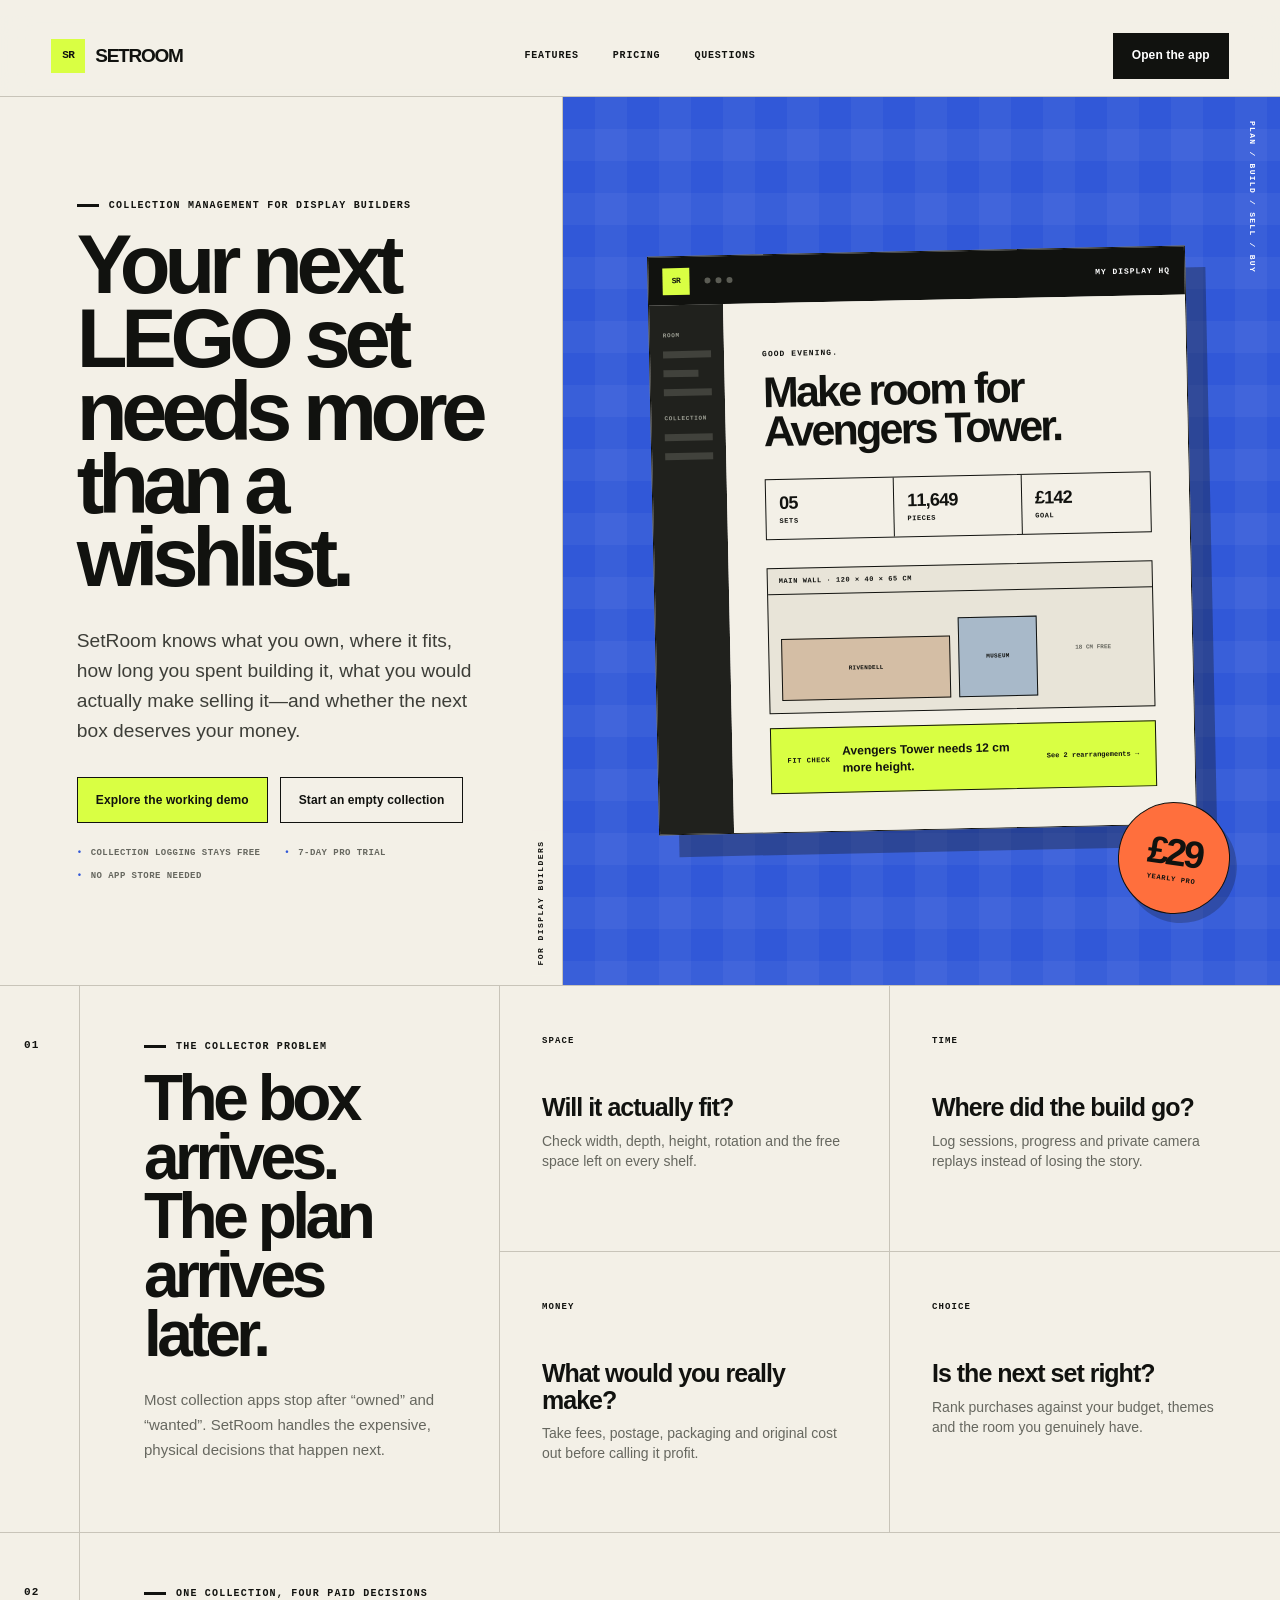
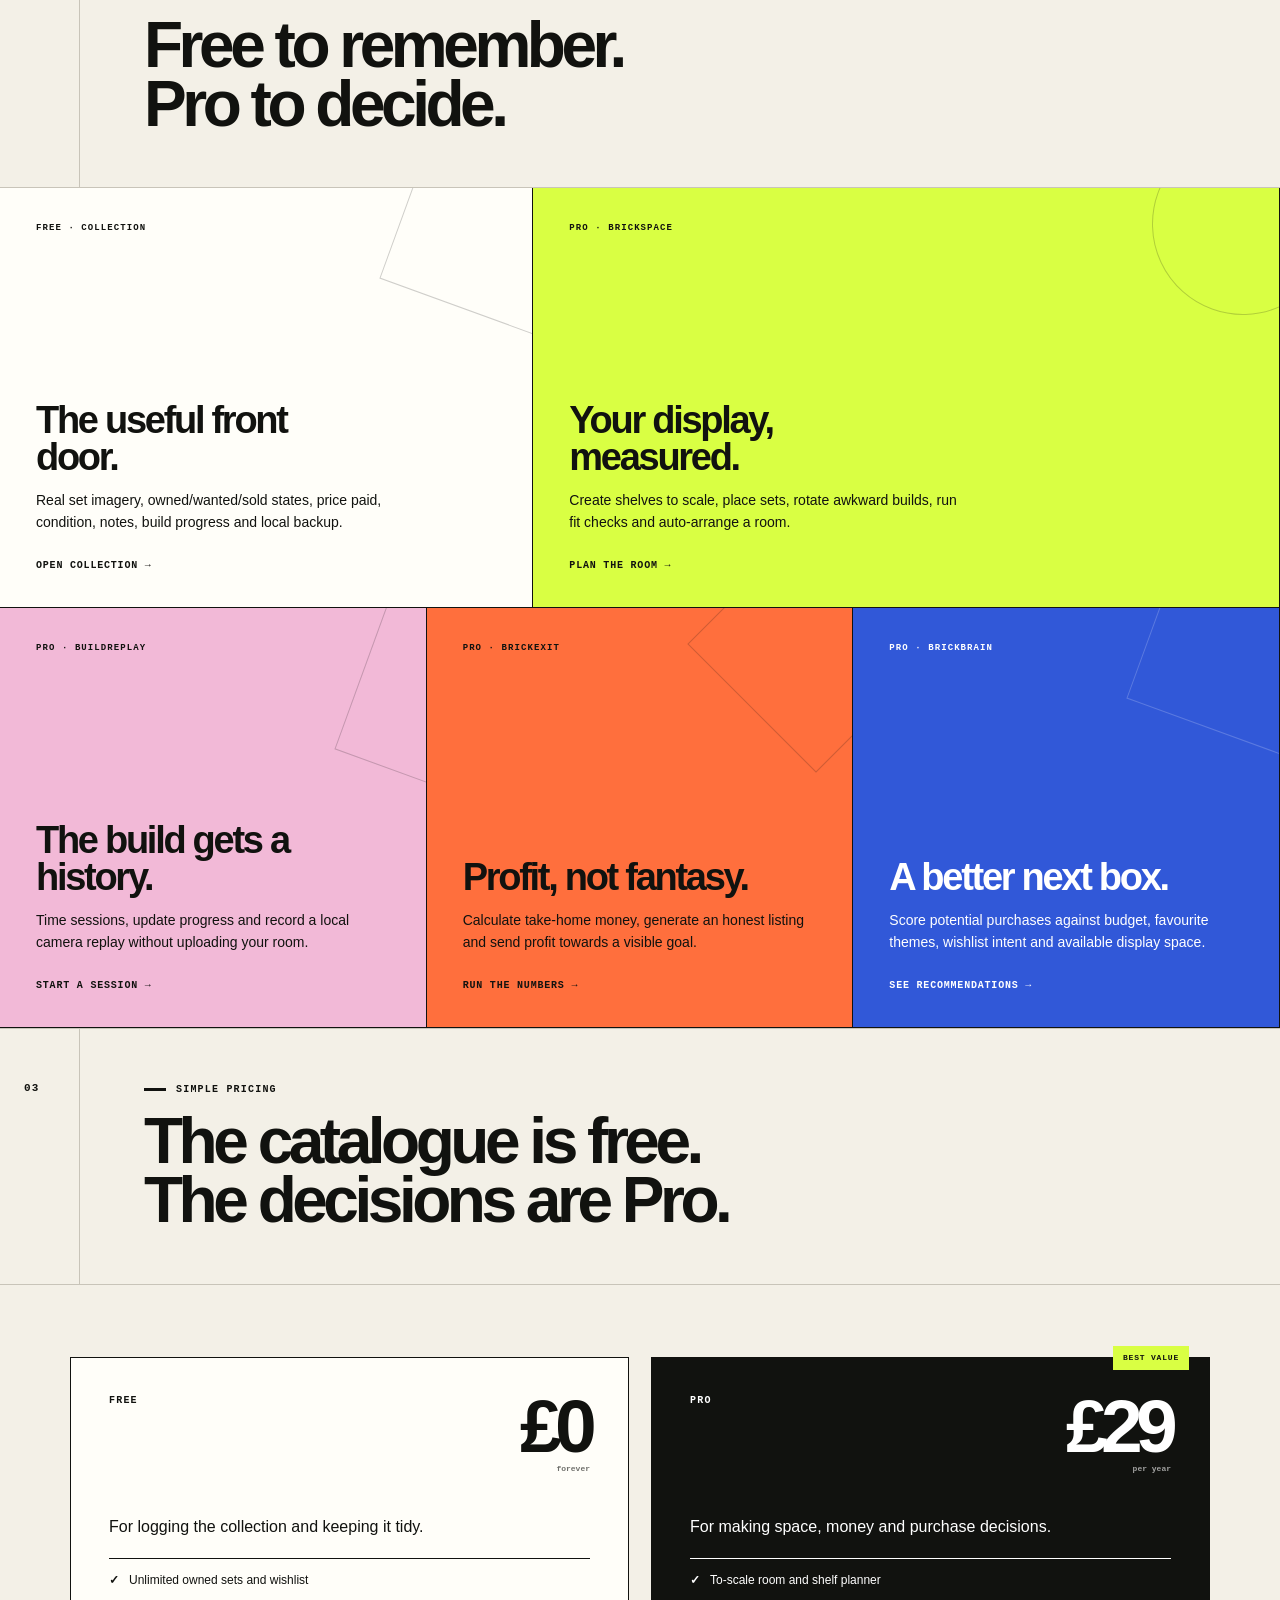
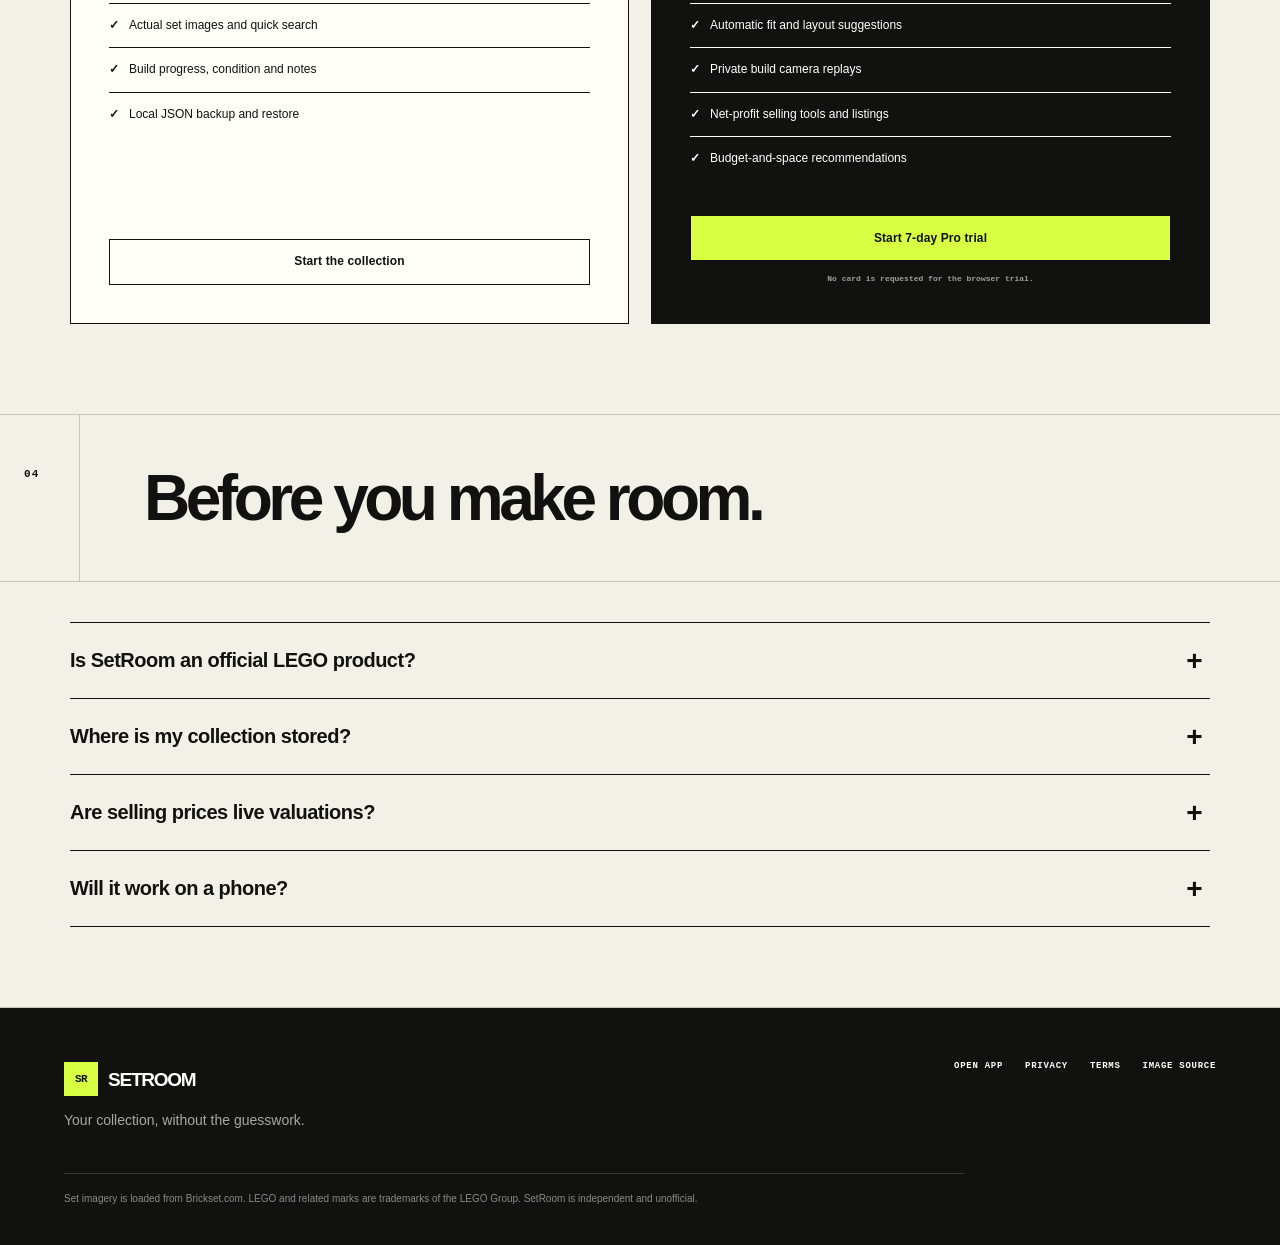
==== setroom/index.html @ e5d87d7b "Launch SetRoom web app on GitHub Pages" ====
<!doctype html><html lang="en"><head><meta charset="utf-8"><meta name="viewport" content="width=device-width,initial-scale=1"><meta name="theme-color" content="#11120f"><meta name="description" content="SetRoom turns a LEGO collection into a display plan, build diary, selling desk and smarter buying list."><title>SetRoom — Make room for the next build</title><style>html,body{height:100%;margin:0;background:#f4f1e8;color:#11120f;font-family:Arial,sans-serif}main{min-height:100%;display:grid;place-items:center;padding:24px;box-sizing:border-box}div{border:1px solid #11120f;padding:28px;max-width:460px;box-shadow:8px 8px 0 #d0ff22;background:#fffdf6}b{display:block;font-size:32px;letter-spacing:-1px}p{line-height:1.5}small{font-family:monospace}</style></head><body><main><div><b>SETROOM</b><p id="status">Opening your collection workspace…</p><small>STATIC WEB RELEASE</small></div></main><script>(async()=>{try{const files=['release/payload.000.txt','release/payload.001.txt','release/payload.002.txt','release/payload.003.txt'],text=(await Promise.all(files.map(file=>fetch(file,{cache:'no-store'}).then(response=>{if(!response.ok)throw new Error('Release file missing: '+file);return response.text()})))).join(''),raw=atob(text.replace(/\s/g,'')),bytes=Uint8Array.from(raw,c=>c.charCodeAt(0)),stream=new Blob([bytes]).stream().pipeThrough(new DecompressionStream('gzip')),markup=await new Response(stream).text();document.open();document.write(markup);document.close()}catch(error){document.getElementById('status').textContent='SetRoom could not open. Refresh once, then use a current Chrome, Edge, Safari or Firefox browser.';console.error(error)}})();</script></body></html>
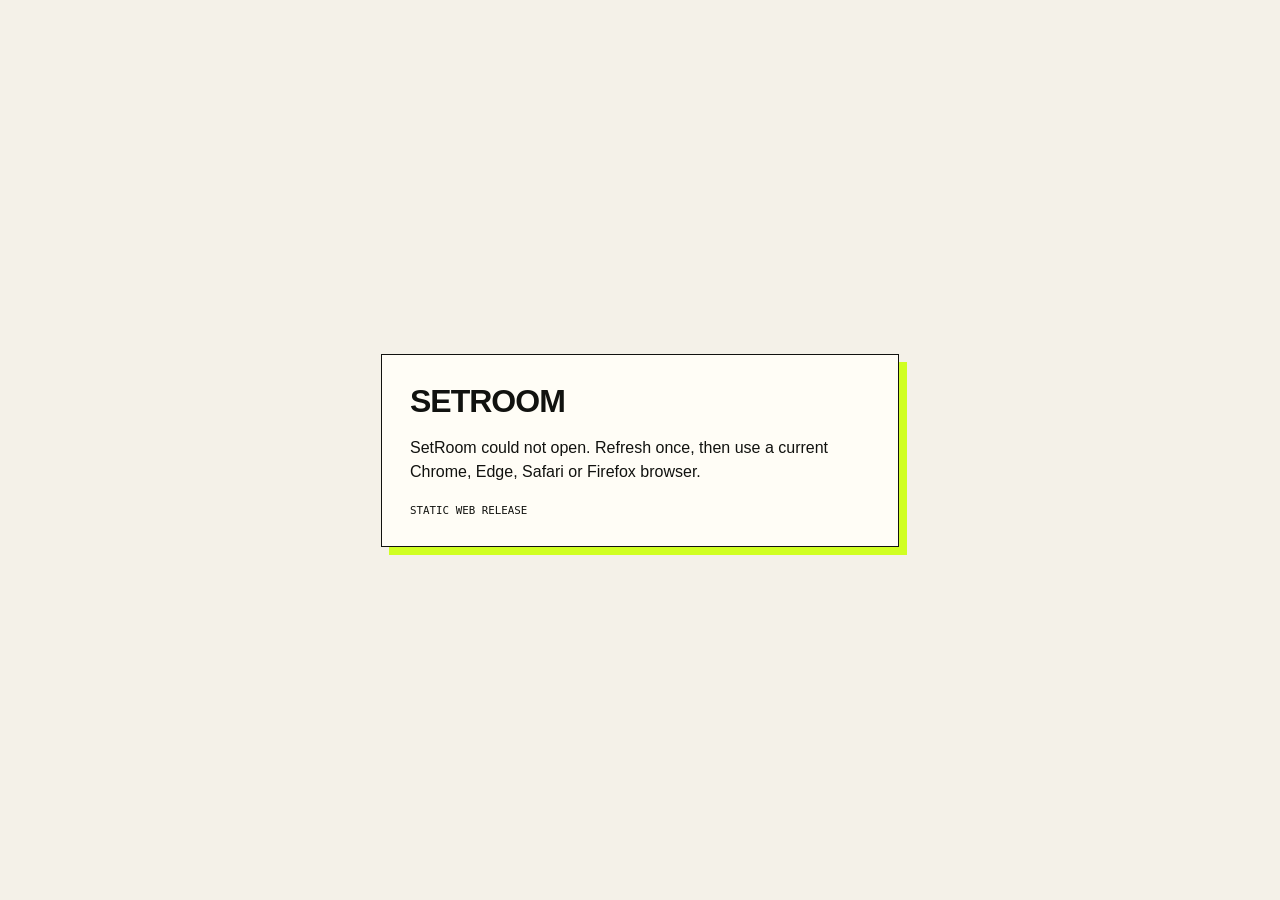
==== commit ee887b72: "Enable SetRoom installation metadata" ====
--- a/setroom/index.html
+++ b/setroom/index.html
@@ -1 +1 @@
-<!doctype html><html lang="en"><head><meta charset="utf-8"><meta name="viewport" content="width=device-width,initial-scale=1"><meta name="theme-color" content="#11120f"><meta name="description" content="SetRoom turns a LEGO collection into a display plan, build diary, selling desk and smarter buying list."><title>SetRoom — Make room for the next build</title><style>html,body{height:100%;margin:0;background:#f4f1e8;color:#11120f;font-family:Arial,sans-serif}main{min-height:100%;display:grid;place-items:center;padding:24px;box-sizing:border-box}div{border:1px solid #11120f;padding:28px;max-width:460px;box-shadow:8px 8px 0 #d0ff22;background:#fffdf6}b{display:block;font-size:32px;letter-spacing:-1px}p{line-height:1.5}small{font-family:monospace}</style></head><body><main><div><b>SETROOM</b><p id="status">Opening your collection workspace…</p><small>STATIC WEB RELEASE</small></div></main><script>(async()=>{try{const files=['release/payload.000.txt','release/payload.001.txt','release/payload.002.txt','release/payload.003.txt'],text=(await Promise.all(files.map(file=>fetch(file,{cache:'no-store'}).then(response=>{if(!response.ok)throw new Error('Release file missing: '+file);return response.text()})))).join(''),raw=atob(text.replace(/\s/g,'')),bytes=Uint8Array.from(raw,c=>c.charCodeAt(0)),stream=new Blob([bytes]).stream().pipeThrough(new DecompressionStream('gzip')),markup=await new Response(stream).text();document.open();document.write(markup);document.close()}catch(error){document.getElementById('status').textContent='SetRoom could not open. Refresh once, then use a current Chrome, Edge, Safari or Firefox browser.';console.error(error)}})();</script></body></html>+<!doctype html><html lang="en"><head><meta charset="utf-8"><meta name="viewport" content="width=device-width,initial-scale=1"><meta name="theme-color" content="#11120f"><meta name="description" content="SetRoom turns a LEGO collection into a display plan, build diary, selling desk and smarter buying list."><title>SetRoom — Make room for the next build</title><style>html,body{height:100%;margin:0;background:#f4f1e8;color:#11120f;font-family:Arial,sans-serif}main{min-height:100%;display:grid;place-items:center;padding:24px;box-sizing:border-box}div{border:1px solid #11120f;padding:28px;max-width:460px;box-shadow:8px 8px 0 #d0ff22;background:#fffdf6}b{display:block;font-size:32px;letter-spacing:-1px}p{line-height:1.5}small{font-family:monospace}</style></head><body><main><div><b>SETROOM</b><p id="status">Opening your collection workspace…</p><small>STATIC WEB RELEASE</small></div></main><script>(async()=>{try{const files=['release/payload.000.txt','release/payload.001.txt','release/payload.002.txt','release/payload.003.txt'],text=(await Promise.all(files.map(file=>fetch(file,{cache:'no-store'}).then(response=>{if(!response.ok)throw new Error('Release file missing: '+file);return response.text()})))).join(''),raw=atob(text.replace(/\s/g,'')),bytes=Uint8Array.from(raw,c=>c.charCodeAt(0)),stream=new Blob([bytes]).stream().pipeThrough(new DecompressionStream('gzip')),markup=await new Response(stream).text();markup=markup.replace('</head>','<link rel="manifest" href="manifest.webmanifest"><link rel="icon" href="assets/icon.svg" type="image/svg+xml"></head>');document.open();document.write(markup);document.close()}catch(error){document.getElementById('status').textContent='SetRoom could not open. Refresh once, then use a current Chrome, Edge, Safari or Firefox browser.';console.error(error)}})();</script></body></html>
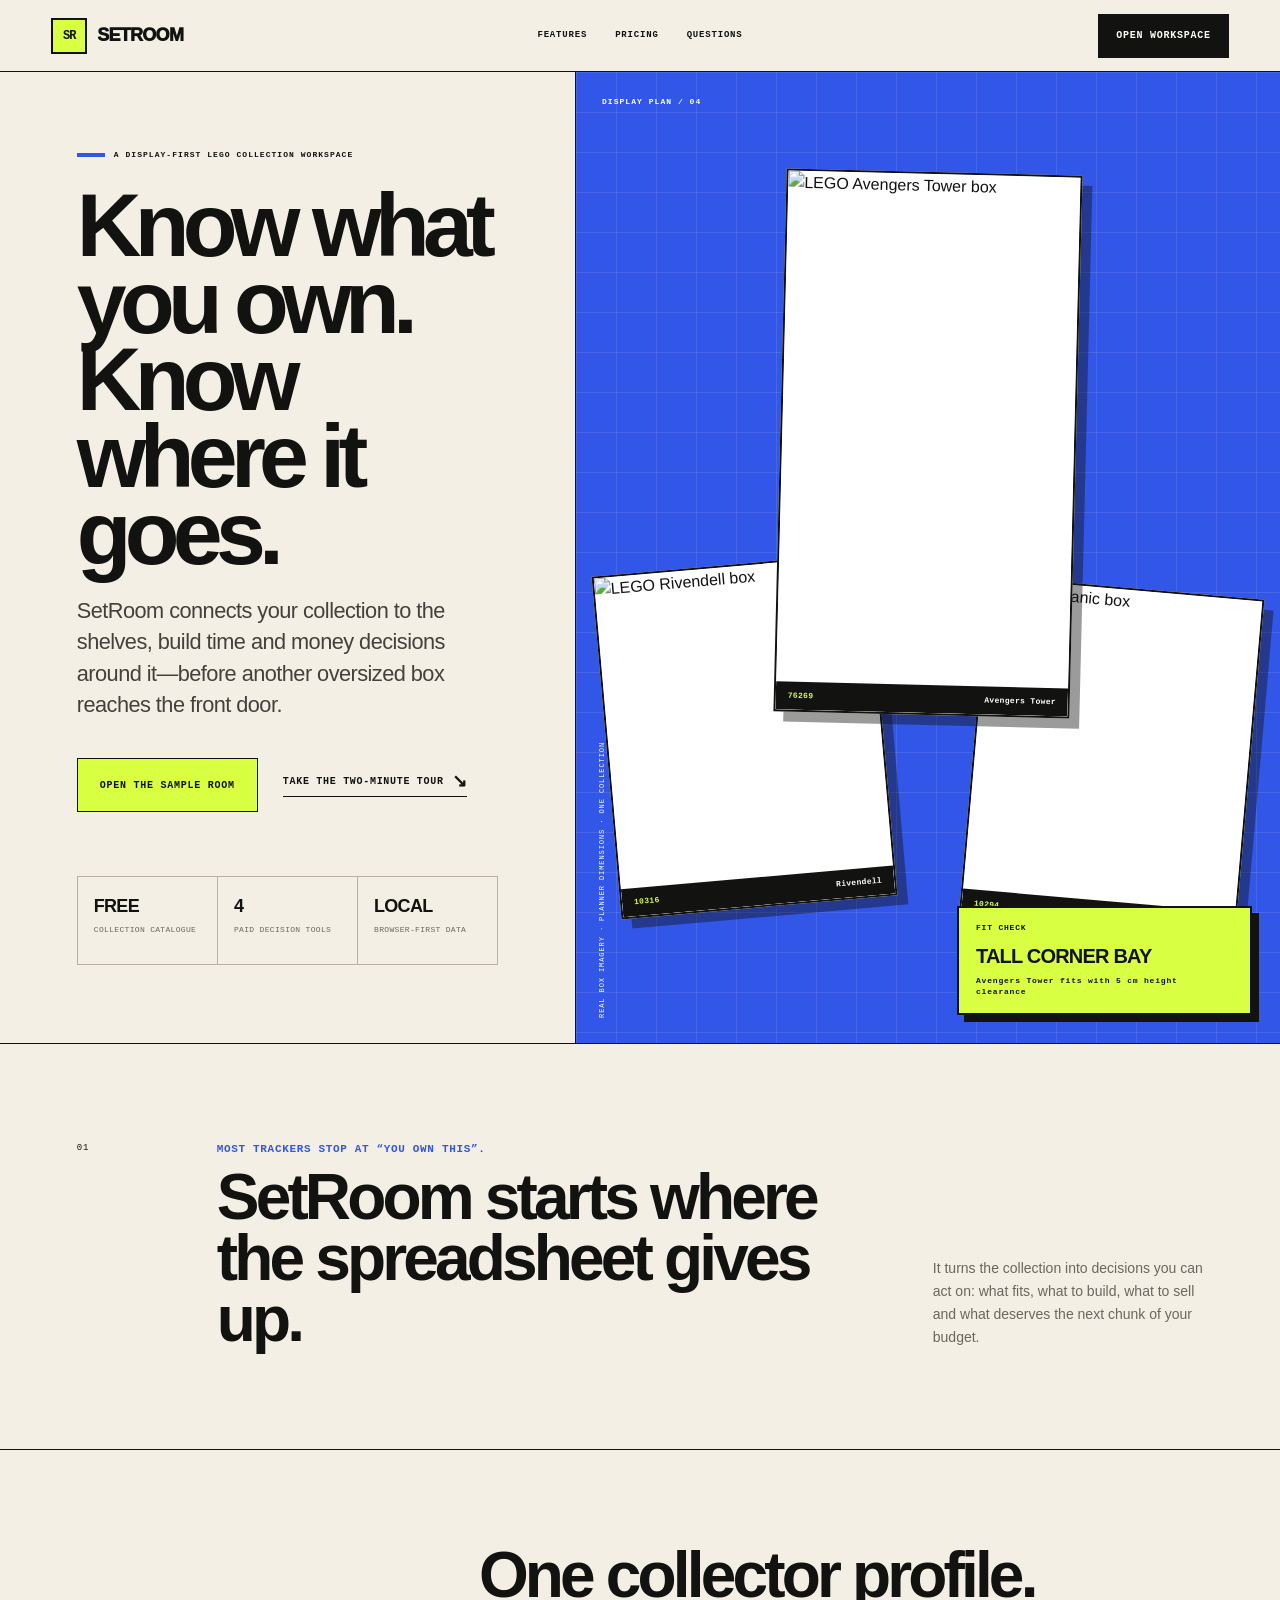
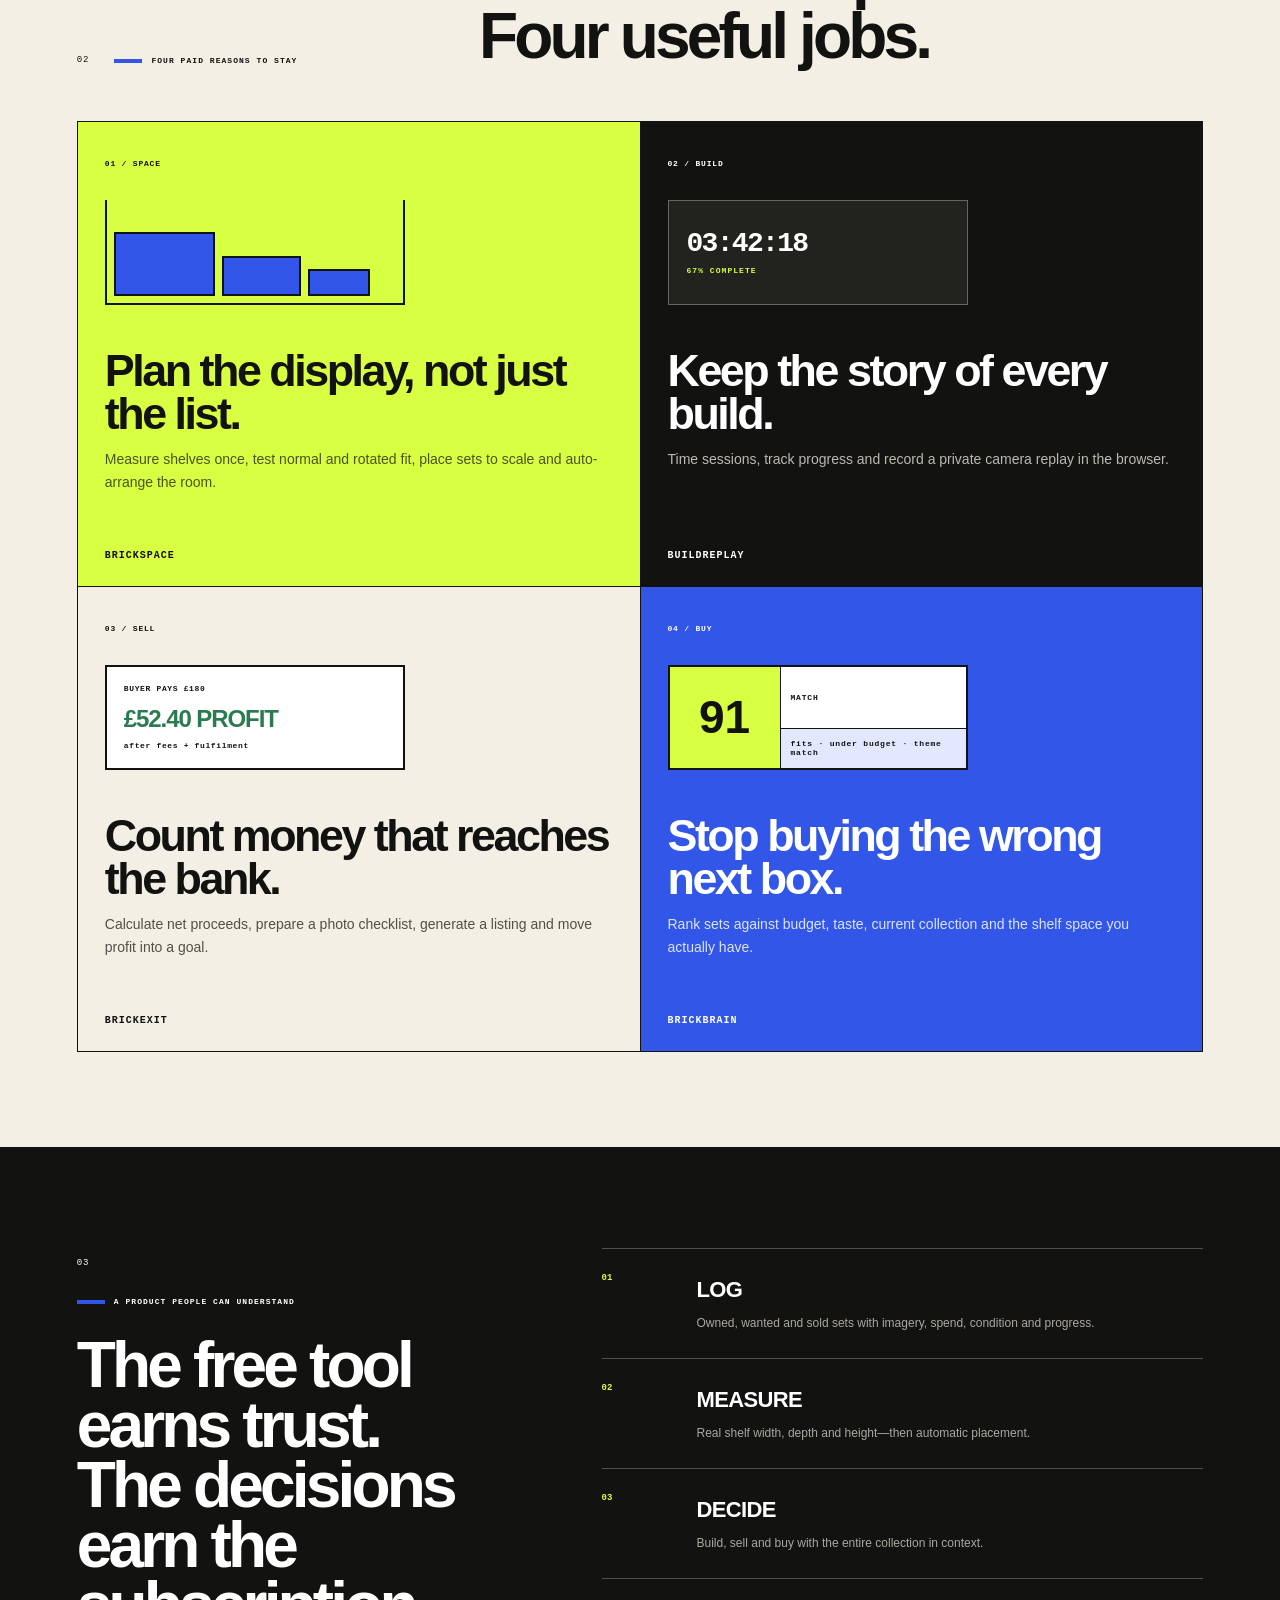
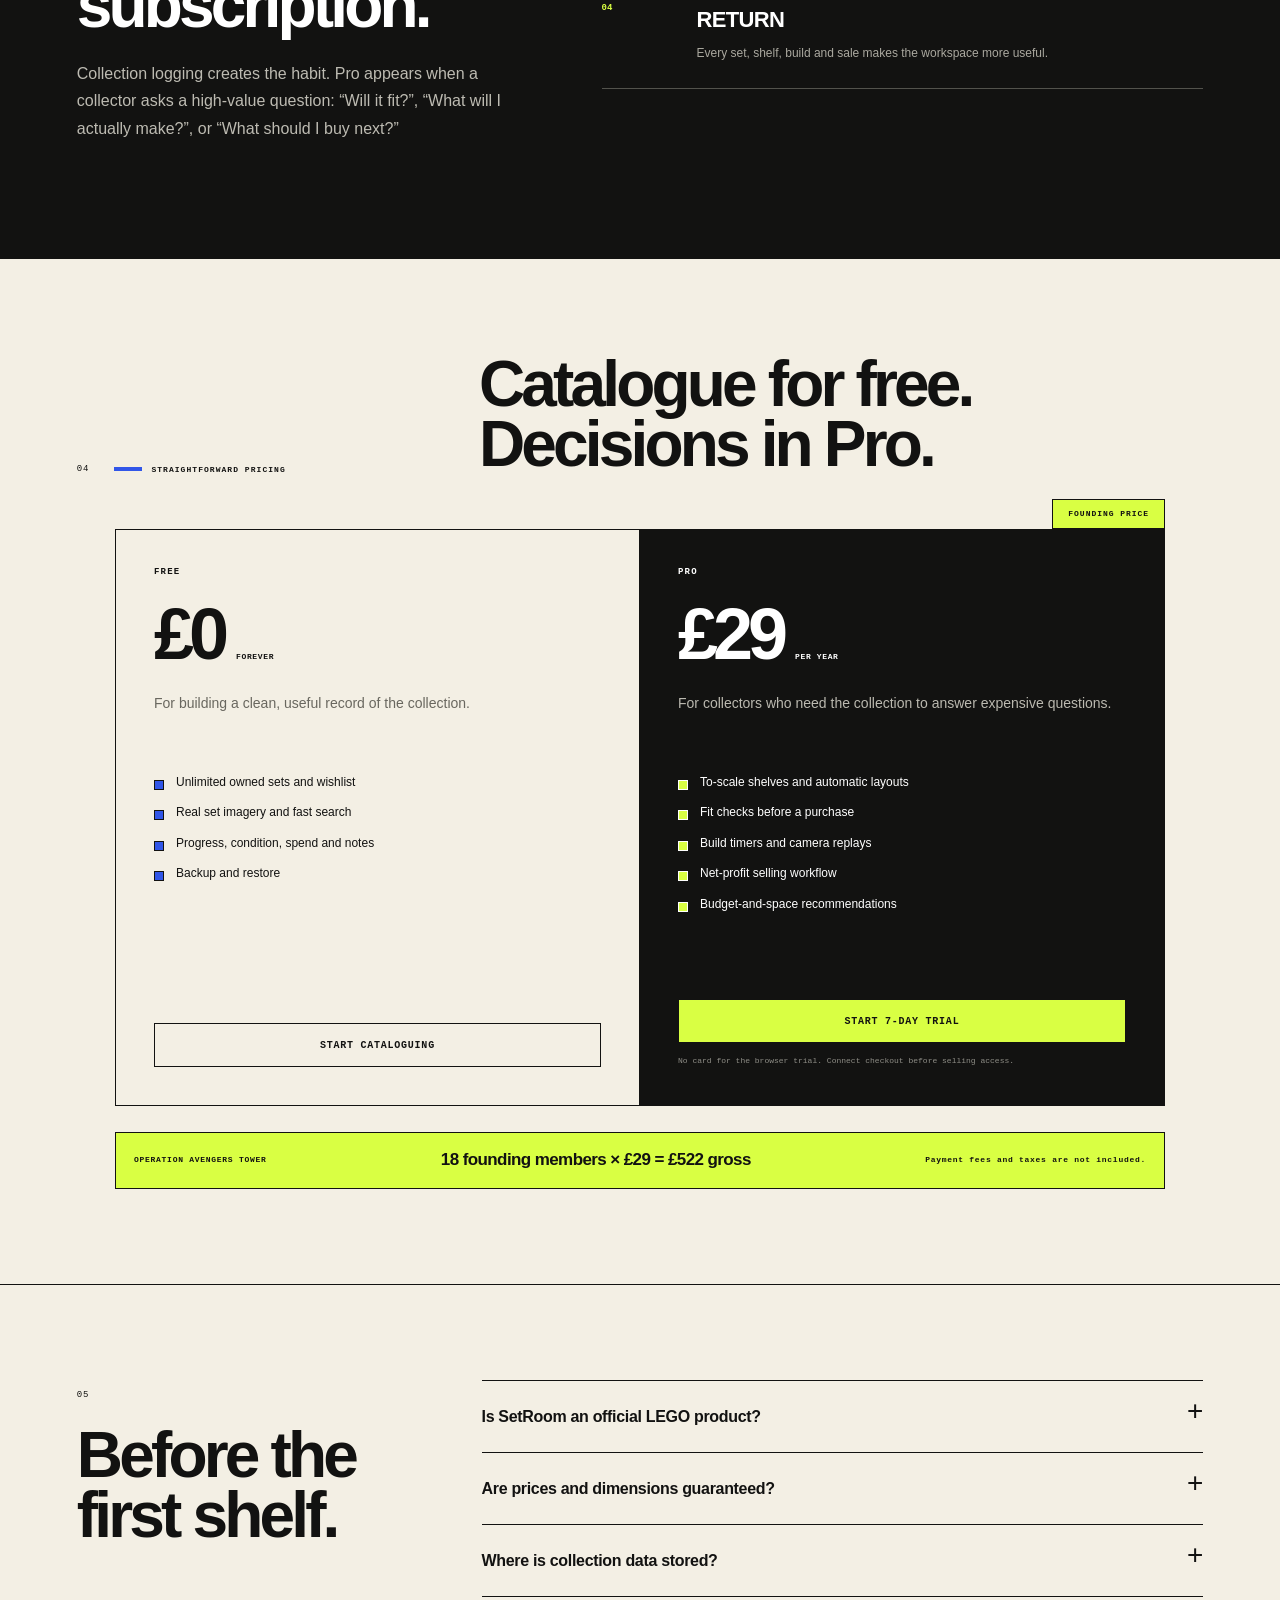
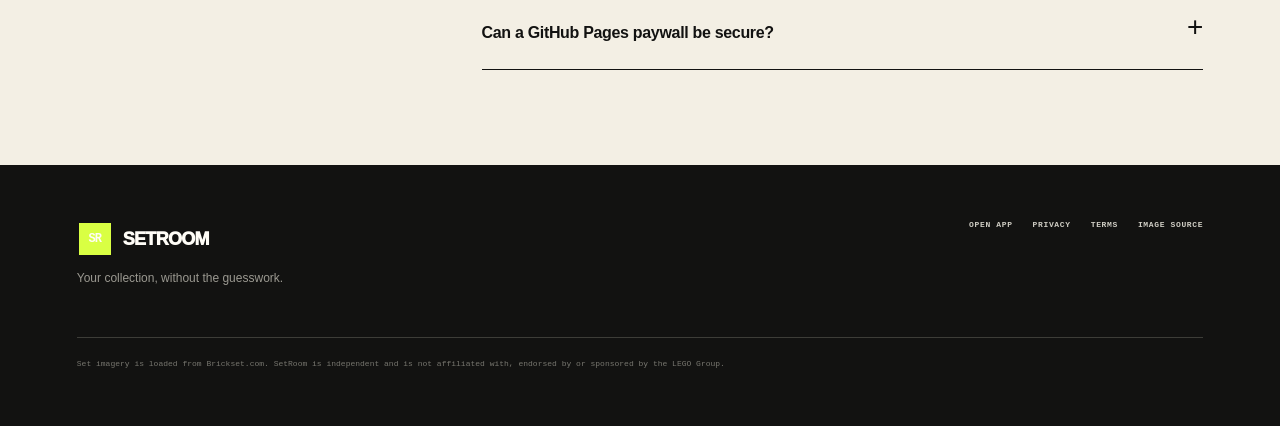
==== commit 257dabd3: "Publish SetRoom web app" ====
--- a/setroom/index.html
+++ b/setroom/index.html
@@ -1 +1,115 @@
-<!doctype html><html lang="en"><head><meta charset="utf-8"><meta name="viewport" content="width=device-width,initial-scale=1"><meta name="theme-color" content="#11120f"><meta name="description" content="SetRoom turns a LEGO collection into a display plan, build diary, selling desk and smarter buying list."><title>SetRoom — Make room for the next build</title><style>html,body{height:100%;margin:0;background:#f4f1e8;color:#11120f;font-family:Arial,sans-serif}main{min-height:100%;display:grid;place-items:center;padding:24px;box-sizing:border-box}div{border:1px solid #11120f;padding:28px;max-width:460px;box-shadow:8px 8px 0 #d0ff22;background:#fffdf6}b{display:block;font-size:32px;letter-spacing:-1px}p{line-height:1.5}small{font-family:monospace}</style></head><body><main><div><b>SETROOM</b><p id="status">Opening your collection workspace…</p><small>STATIC WEB RELEASE</small></div></main><script>(async()=>{try{const files=['release/payload.000.txt','release/payload.001.txt','release/payload.002.txt','release/payload.003.txt'],text=(await Promise.all(files.map(file=>fetch(file,{cache:'no-store'}).then(response=>{if(!response.ok)throw new Error('Release file missing: '+file);return response.text()})))).join(''),raw=atob(text.replace(/\s/g,'')),bytes=Uint8Array.from(raw,c=>c.charCodeAt(0)),stream=new Blob([bytes]).stream().pipeThrough(new DecompressionStream('gzip')),markup=await new Response(stream).text();markup=markup.replace('</head>','<link rel="manifest" href="manifest.webmanifest"><link rel="icon" href="assets/icon.svg" type="image/svg+xml"></head>');document.open();document.write(markup);document.close()}catch(error){document.getElementById('status').textContent='SetRoom could not open. Refresh once, then use a current Chrome, Edge, Safari or Firefox browser.';console.error(error)}})();</script></body></html>+<!doctype html>
+<html lang="en">
+<head>
+  <meta charset="utf-8">
+  <meta name="viewport" content="width=device-width,initial-scale=1,viewport-fit=cover">
+  <meta name="theme-color" content="#121211">
+  <meta name="description" content="SetRoom is a display-first LEGO collection workspace for planning shelves, recording builds, selling intelligently and choosing the right next set.">
+  <meta property="og:title" content="SetRoom — Your collection, without the guesswork">
+  <meta property="og:description" content="Know what you own, where it fits, what to build, what to sell and what deserves the next chunk of your budget.">
+  <title>SetRoom — Your collection, without the guesswork</title>
+  <link rel="manifest" href="manifest.webmanifest">
+  <link rel="icon" href="icon.svg" type="image/svg+xml">
+  <link rel="stylesheet" href="styles.css">
+</head>
+<body>
+  <a class="skip-link" href="#main">Skip to content</a>
+
+  <header class="marketing-header" id="marketing-header" data-marketing-header>
+    <a class="brand" href="#home" aria-label="SetRoom home"><span class="brand-mark">SR</span><span class="brand-word">SETROOM</span></a>
+    <nav aria-label="Main navigation">
+      <a href="#features">Features</a>
+      <a href="#pricing">Pricing</a>
+      <a href="#questions">Questions</a>
+    </nav>
+    <button class="button button-ink" type="button" data-action="open-app">Open workspace</button>
+  </header>
+
+  <main id="main">
+    <div id="marketing-view">
+      <section class="hero" id="home">
+        <div class="hero-copy">
+          <p class="eyebrow"><span></span>A display-first LEGO collection workspace</p>
+          <h1>Know what you own.<br>Know where it goes.</h1>
+          <p class="hero-lead">SetRoom connects your collection to the shelves, build time and money decisions around it—before another oversized box reaches the front door.</p>
+          <div class="hero-actions">
+            <button class="button button-acid button-large" type="button" data-action="open-app">Open the sample room</button>
+            <button class="text-button" type="button" data-action="tour">Take the two-minute tour <span>↘</span></button>
+          </div>
+          <div class="hero-proof" aria-label="Product facts">
+            <div><strong>FREE</strong><span>collection catalogue</span></div>
+            <div><strong>4</strong><span>paid decision tools</span></div>
+            <div><strong>LOCAL</strong><span>browser-first data</span></div>
+          </div>
+        </div>
+        <div class="hero-product" aria-label="SetRoom product preview">
+          <div class="hero-note">DISPLAY PLAN / 04</div>
+          <div class="box-stack">
+            <figure class="box box-main"><img src="https://images.brickset.com/sets/images/76269-1.jpg" alt="LEGO Avengers Tower box"><figcaption><b>76269</b><span>Avengers Tower</span></figcaption></figure>
+            <figure class="box box-left"><img src="https://images.brickset.com/sets/images/10316-1.jpg" alt="LEGO Rivendell box"><figcaption><b>10316</b><span>Rivendell</span></figcaption></figure>
+            <figure class="box box-right"><img src="https://images.brickset.com/sets/images/10294-1.jpg" alt="LEGO Titanic box"><figcaption><b>10294</b><span>Titanic</span></figcaption></figure>
+          </div>
+          <div class="fit-ticket"><span>FIT CHECK</span><strong>TALL CORNER BAY</strong><small>Avengers Tower fits with 5 cm height clearance</small></div>
+          <div class="hero-grid-label">REAL BOX IMAGERY · PLANNER DIMENSIONS · ONE COLLECTION</div>
+        </div>
+      </section>
+
+      <section class="manifesto">
+        <span class="section-number">01</span>
+        <div class="manifesto-copy"><p>Most trackers stop at “you own this”.</p><h2>SetRoom starts where the spreadsheet gives up.</h2></div>
+        <p class="manifesto-side">It turns the collection into decisions you can act on: what fits, what to build, what to sell and what deserves the next chunk of your budget.</p>
+      </section>
+
+      <section class="feature-section" id="features">
+        <header class="section-heading"><div><span class="section-number">02</span><p class="eyebrow"><span></span>Four paid reasons to stay</p></div><h2>One collector profile.<br>Four useful jobs.</h2></header>
+        <div class="feature-grid">
+          <article class="feature-card feature-space"><span class="feature-index">01 / SPACE</span><div class="mini-shelf"><i style="--w:36%;--h:72%"></i><i style="--w:28%;--h:45%"></i><i style="--w:22%;--h:30%"></i></div><h3>Plan the display, not just the list.</h3><p>Measure shelves once, test normal and rotated fit, place sets to scale and auto-arrange the room.</p><strong>BrickSpace</strong></article>
+          <article class="feature-card feature-build"><span class="feature-index">02 / BUILD</span><div class="mini-timer"><b>03:42:18</b><span>67% COMPLETE</span></div><h3>Keep the story of every build.</h3><p>Time sessions, track progress and record a private camera replay in the browser.</p><strong>BuildReplay</strong></article>
+          <article class="feature-card feature-sell"><span class="feature-index">03 / SELL</span><div class="mini-profit"><span>BUYER PAYS £180</span><b>£52.40 PROFIT</b><small>after fees + fulfilment</small></div><h3>Count money that reaches the bank.</h3><p>Calculate net proceeds, prepare a photo checklist, generate a listing and move profit into a goal.</p><strong>BrickExit</strong></article>
+          <article class="feature-card feature-buy"><span class="feature-index">04 / BUY</span><div class="mini-match"><b>91</b><span>MATCH</span><small>fits · under budget · theme match</small></div><h3>Stop buying the wrong next box.</h3><p>Rank sets against budget, taste, current collection and the shelf space you actually have.</p><strong>BrickBrain</strong></article>
+        </div>
+      </section>
+
+      <section class="workflow-section">
+        <div class="workflow-copy"><span class="section-number">03</span><p class="eyebrow"><span></span>A product people can understand</p><h2>The free tool earns trust.<br>The decisions earn the subscription.</h2><p>Collection logging creates the habit. Pro appears when a collector asks a high-value question: “Will it fit?”, “What will I actually make?”, or “What should I buy next?”</p></div>
+        <ol class="workflow-list"><li><span>01</span><div><strong>LOG</strong><p>Owned, wanted and sold sets with imagery, spend, condition and progress.</p></div></li><li><span>02</span><div><strong>MEASURE</strong><p>Real shelf width, depth and height—then automatic placement.</p></div></li><li><span>03</span><div><strong>DECIDE</strong><p>Build, sell and buy with the entire collection in context.</p></div></li><li><span>04</span><div><strong>RETURN</strong><p>Every set, shelf, build and sale makes the workspace more useful.</p></div></li></ol>
+      </section>
+
+      <section class="pricing-section" id="pricing">
+        <header class="section-heading"><div><span class="section-number">04</span><p class="eyebrow"><span></span>Straightforward pricing</p></div><h2>Catalogue for free.<br>Decisions in Pro.</h2></header>
+        <div class="pricing-grid">
+          <article class="price-card"><span class="price-plan">FREE</span><div class="price"><strong>£0</strong><span>forever</span></div><p>For building a clean, useful record of the collection.</p><ul><li>Unlimited owned sets and wishlist</li><li>Real set imagery and fast search</li><li>Progress, condition, spend and notes</li><li>Backup and restore</li></ul><button class="button button-outline" type="button" data-action="open-app">Start cataloguing</button></article>
+          <article class="price-card price-card-pro"><div class="price-ribbon">FOUNDING PRICE</div><span class="price-plan">PRO</span><div class="price"><strong>£29</strong><span>per year</span></div><p>For collectors who need the collection to answer expensive questions.</p><ul><li>To-scale shelves and automatic layouts</li><li>Fit checks before a purchase</li><li>Build timers and camera replays</li><li>Net-profit selling workflow</li><li>Budget-and-space recommendations</li></ul><button class="button button-acid" type="button" data-action="start-trial" data-route="space">Start 7-day trial</button><small>No card for the browser trial. Connect checkout before selling access.</small></article>
+        </div>
+        <div class="revenue-strip"><span>OPERATION AVENGERS TOWER</span><strong>18 founding members × £29 = £522 gross</strong><small>Payment fees and taxes are not included.</small></div>
+      </section>
+
+      <section class="faq-section" id="questions">
+        <header><span class="section-number">05</span><h2>Before the first shelf.</h2></header>
+        <div class="faq-list">
+          <details><summary>Is SetRoom an official LEGO product?</summary><p>No. SetRoom is an independent, unofficial fan-made collector tool. LEGO and related marks belong to the LEGO Group.</p></details>
+          <details><summary>Are prices and dimensions guaranteed?</summary><p>No. The built-in catalogue is planning data. Confirm dimensions, contents and current prices from the box or retailer before buying, building or selling.</p></details>
+          <details><summary>Where is collection data stored?</summary><p>This static release stores data locally in the browser. Export a backup before clearing site data or changing devices. A commercial version should add accounts and cloud sync.</p></details>
+          <details><summary>Can a GitHub Pages paywall be secure?</summary><p>Not by itself. The included product experience has a checkout hook and local trial. Real entitlement enforcement needs a payment provider plus a small backend or licence service.</p></details>
+        </div>
+      </section>
+
+      <footer class="marketing-footer">
+        <div><a class="brand brand-light" href="#home"><span class="brand-mark">SR</span><span class="brand-word">SETROOM</span></a><p>Your collection, without the guesswork.</p></div>
+        <div class="footer-links"><button type="button" data-action="open-app">Open app</button><button type="button" data-action="privacy">Privacy</button><button type="button" data-action="terms">Terms</button><a href="https://brickset.com" rel="noreferrer">Image source</a></div>
+        <p class="legal-line">Set imagery is loaded from Brickset.com. SetRoom is independent and is not affiliated with, endorsed by or sponsored by the LEGO Group.</p>
+      </footer>
+    </div>
+
+    <div id="app-view" hidden></div>
+  </main>
+
+  <div id="modal-root"></div>
+  <div class="toast-region" id="toast-region" aria-live="polite" aria-atomic="true"></div>
+  <input id="import-file" type="file" accept="application/json" hidden>
+
+  <script src="config.js"></script>
+  <script src="data.js"></script>
+  <script src="app.js"></script>
+</body>
+</html>
--- a/setroom/styles.css
+++ b/setroom/styles.css
@@ -0,0 +1,72 @@
+:root{
+  --ink:#121211;
+  --paper:#f3efe4;
+  --paper-2:#e8e2d4;
+  --white:#fffdf7;
+  --acid:#d9ff43;
+  --blue:#3156e8;
+  --red:#f05c49;
+  --orange:#ff9b2f;
+  --green:#2a7b50;
+  --muted:#69675f;
+  --line:#b8b2a5;
+  --line-dark:#3d3d37;
+  --shadow:8px 8px 0 rgba(18,18,17,.14);
+  --sans:Inter,ui-sans-serif,-apple-system,BlinkMacSystemFont,"Segoe UI",Arial,sans-serif;
+  --mono:"SFMono-Regular",Consolas,"Liberation Mono",monospace;
+}
+*{box-sizing:border-box}
+html{scroll-behavior:smooth;background:var(--paper)}
+body{margin:0;background:var(--paper);color:var(--ink);font-family:var(--sans);font-size:16px;line-height:1.45;-webkit-font-smoothing:antialiased}
+body.modal-open{overflow:hidden}
+button,input,select,textarea{font:inherit}
+button,a{color:inherit}
+button{cursor:pointer}
+img{display:block;max-width:100%}
+[hidden]{display:none!important}
+.skip-link{position:fixed;left:10px;top:-70px;z-index:10000;padding:11px 15px;background:var(--acid);border:2px solid var(--ink);font-weight:900}.skip-link:focus{top:10px}
+.brand{display:inline-flex;align-items:center;gap:10px;text-decoration:none;font-weight:950;letter-spacing:-.045em}.brand-mark{display:grid;place-items:center;width:36px;height:36px;background:var(--acid);border:2px solid var(--ink);font:900 12px/1 var(--mono);letter-spacing:-.08em}.brand-word{font-size:18px}.brand-light{color:var(--white)}
+.button{display:inline-flex;align-items:center;justify-content:center;gap:9px;min-height:44px;padding:11px 17px;border:1px solid var(--ink);background:var(--paper);font:800 10px/1.1 var(--mono);letter-spacing:.075em;text-transform:uppercase;text-decoration:none;transition:transform .15s ease,box-shadow .15s ease,background .15s ease}.button:hover{transform:translate(-2px,-2px);box-shadow:4px 4px 0 var(--ink)}.button:active{transform:none;box-shadow:none}.button:focus-visible,a:focus-visible,input:focus-visible,select:focus-visible,textarea:focus-visible,summary:focus-visible{outline:3px solid var(--blue);outline-offset:3px}.button-ink{background:var(--ink);color:var(--white)}.button-acid{background:var(--acid);color:var(--ink)}.button-blue{background:var(--blue);color:#fff}.button-red{background:var(--red)}.button-outline{background:transparent}.button-quiet{border-color:var(--line);background:transparent}.button-danger{border-color:#9e2e20;background:#fff0ed;color:#9e2e20}.button-large{min-height:54px;padding:15px 22px}.button-small{min-height:34px;padding:8px 11px;font-size:8px}.text-button{display:inline-flex;align-items:center;gap:8px;padding:0 0 5px;border:0;border-bottom:1px solid var(--ink);background:transparent;font:750 10px/1 var(--mono);letter-spacing:.07em;text-transform:uppercase}.text-button span{font-size:18px}.eyebrow{display:flex;align-items:center;gap:9px;margin:0;font:700 8px/1.2 var(--mono);letter-spacing:.13em;text-transform:uppercase}.eyebrow>span{width:28px;height:4px;background:var(--blue)}.section-number{font:500 9px/1 var(--mono);letter-spacing:.1em}
+
+/* Marketing */
+.marketing-header{position:sticky;top:0;z-index:50;display:grid;grid-template-columns:1fr auto 1fr;align-items:center;min-height:72px;padding:0 clamp(20px,4vw,64px);border-bottom:1px solid var(--ink);background:rgba(243,239,228,.96);backdrop-filter:blur(12px)}.marketing-header nav{display:flex;gap:28px}.marketing-header nav a{font:700 9px/1 var(--mono);letter-spacing:.09em;text-transform:uppercase;text-decoration:none}.marketing-header>.button{justify-self:end}
+.hero{display:grid;grid-template-columns:minmax(0,.9fr) minmax(470px,1.1fr);min-height:740px;border-bottom:1px solid var(--ink)}.hero-copy{display:flex;flex-direction:column;justify-content:center;padding:78px clamp(28px,6vw,92px);border-right:1px solid var(--ink)}.hero h1{max-width:790px;margin:27px 0 23px;font-size:clamp(54px,7vw,106px);line-height:.86;letter-spacing:-.075em}.hero-lead{max-width:610px;margin:0;color:#42413c;font-size:clamp(17px,1.7vw,23px);line-height:1.45;letter-spacing:-.025em}.hero-actions{display:flex;align-items:center;gap:25px;margin-top:37px}.hero-proof{display:grid;grid-template-columns:repeat(3,minmax(0,1fr));margin-top:64px;border:solid var(--line);border-width:1px 0 0 1px}.hero-proof>div{min-height:88px;padding:16px;border:solid var(--line);border-width:0 1px 1px 0}.hero-proof strong{display:block;font-size:18px;letter-spacing:-.04em}.hero-proof span{display:block;margin-top:6px;color:var(--muted);font:500 8px/1.35 var(--mono);letter-spacing:.04em;text-transform:uppercase}
+.hero-product{position:relative;min-height:740px;overflow:hidden;background:var(--blue);background-image:linear-gradient(rgba(255,255,255,.1) 1px,transparent 1px),linear-gradient(90deg,rgba(255,255,255,.1) 1px,transparent 1px);background-size:40px 40px}.hero-note{position:absolute;top:26px;left:26px;color:#fff;font:600 8px/1 var(--mono);letter-spacing:.13em}.box-stack{position:absolute;inset:84px 30px 88px}.box{position:absolute;margin:0;background:#fff;border:2px solid var(--ink);box-shadow:10px 10px 0 rgba(18,18,17,.42);overflow:hidden}.box img{width:100%;height:100%;object-fit:contain;background:#fff}.box figcaption{position:absolute;left:0;right:0;bottom:0;display:flex;align-items:center;justify-content:space-between;gap:10px;padding:10px 12px;background:var(--ink);color:#fff;font:600 8px/1 var(--mono);letter-spacing:.04em}.box figcaption b{color:var(--acid)}.box-main{z-index:3;left:27%;top:2%;width:46%;height:68%;transform:rotate(1.4deg)}.box-left{z-index:2;left:0;bottom:6%;width:43%;height:43%;transform:rotate(-5deg)}.box-right{z-index:1;right:0;bottom:3%;width:43%;height:43%;transform:rotate(5deg)}.fit-ticket{position:absolute;right:28px;bottom:28px;z-index:5;width:295px;padding:15px 17px;background:var(--acid);border:2px solid var(--ink);box-shadow:7px 7px 0 var(--ink)}.fit-ticket span,.fit-ticket small{display:block;font:600 8px/1.35 var(--mono);letter-spacing:.1em}.fit-ticket strong{display:block;margin:9px 0 5px;font-size:20px;letter-spacing:-.04em}.hero-grid-label{position:absolute;left:23px;bottom:25px;writing-mode:vertical-rl;transform:rotate(180deg);color:#fff;font:500 7px/1 var(--mono);letter-spacing:.13em}
+.manifesto{display:grid;grid-template-columns:100px minmax(0,1fr) minmax(260px,.4fr);gap:40px;padding:100px clamp(28px,6vw,92px);border-bottom:1px solid var(--ink)}.manifesto-copy p{margin:0 0 12px;color:var(--blue);font:800 11px/1 var(--mono);letter-spacing:.06em;text-transform:uppercase}.manifesto-copy h2{max-width:900px;margin:0;font-size:clamp(40px,5vw,76px);line-height:.95;letter-spacing:-.06em}.manifesto-side{align-self:end;margin:0;color:var(--muted);font-size:14px;line-height:1.65}
+.feature-section,.pricing-section{padding:95px clamp(28px,6vw,92px);border-bottom:1px solid var(--ink)}.section-heading{display:grid;grid-template-columns:minmax(220px,.5fr) 1fr;gap:40px;align-items:end;margin-bottom:55px}.section-heading>div{display:flex;align-items:center;gap:25px}.section-heading h2{margin:0;font-size:clamp(40px,5vw,72px);line-height:.94;letter-spacing:-.06em}.feature-grid{display:grid;grid-template-columns:repeat(2,minmax(0,1fr));border:solid var(--ink);border-width:1px 0 0 1px}.feature-card{position:relative;min-height:465px;padding:27px;border:solid var(--ink);border-width:0 1px 1px 0;overflow:hidden}.feature-card h3{max-width:540px;margin:44px 0 13px;font-size:clamp(27px,3.5vw,48px);line-height:.96;letter-spacing:-.055em}.feature-card p{max-width:540px;margin:0;color:rgba(18,18,17,.72);font-size:14px;line-height:1.65}.feature-card>strong{position:absolute;left:27px;bottom:25px;font:800 10px/1 var(--mono);letter-spacing:.1em;text-transform:uppercase}.feature-index{font:600 8px/1 var(--mono);letter-spacing:.1em}.feature-space{background:var(--acid)}.feature-build{background:var(--ink);color:#fff}.feature-build p{color:#bbb9b0}.feature-sell{background:var(--paper)}.feature-buy{background:var(--blue);color:#fff}.feature-buy p{color:#dce3ff}.mini-shelf{display:flex;align-items:flex-end;gap:7px;width:300px;height:105px;margin-top:28px;padding:7px;border:2px solid var(--ink);border-top:0}.mini-shelf i{display:block;width:var(--w);height:var(--h);background:var(--blue);border:2px solid var(--ink)}.mini-timer{display:flex;flex-direction:column;justify-content:center;width:300px;height:105px;margin-top:28px;padding:18px;border:1px solid #67675f;background:#22221f}.mini-timer b{font:700 28px/1 var(--mono);letter-spacing:-.06em}.mini-timer span{margin-top:9px;color:var(--acid);font:600 8px/1 var(--mono);letter-spacing:.13em}.mini-profit{display:flex;flex-direction:column;justify-content:center;width:300px;height:105px;margin-top:28px;padding:17px;border:2px solid var(--ink);background:#fff}.mini-profit span,.mini-profit small{font:600 8px/1.3 var(--mono);letter-spacing:.08em}.mini-profit b{margin:8px 0 4px;font-size:24px;letter-spacing:-.045em;color:var(--green)}.mini-match{display:grid;grid-template-columns:auto 1fr;grid-template-rows:1fr auto;gap:1px;width:300px;height:105px;margin-top:28px;background:var(--ink);border:2px solid var(--ink)}.mini-match b{grid-row:1/3;display:grid;place-items:center;width:110px;background:var(--acid);color:var(--ink);font:900 46px/1 var(--sans)}.mini-match span,.mini-match small{display:flex;align-items:center;padding:10px;background:#fff;color:var(--ink);font:600 8px/1.2 var(--mono);letter-spacing:.1em}.mini-match small{background:#e3e7ff}
+.workflow-section{display:grid;grid-template-columns:minmax(0,.85fr) minmax(380px,1.15fr);gap:80px;padding:100px clamp(28px,6vw,92px);background:var(--ink);color:#fff;border-bottom:1px solid var(--ink)}.workflow-copy h2{margin:28px 0 25px;font-size:clamp(42px,5vw,74px);line-height:.94;letter-spacing:-.06em}.workflow-copy>p:last-child{max-width:600px;color:#bdbbb2;line-height:1.7}.workflow-copy .eyebrow{margin-top:26px}.workflow-list{margin:0;padding:0;list-style:none;border-top:1px solid #52524c}.workflow-list li{display:grid;grid-template-columns:70px 1fr;gap:25px;padding:25px 0;border-bottom:1px solid #52524c}.workflow-list>li>span{color:var(--acid);font:700 9px/1 var(--mono)}.workflow-list strong{font-size:22px;letter-spacing:-.03em}.workflow-list p{margin:8px 0 0;color:#aaa89f;font-size:12px;line-height:1.6}
+.pricing-grid{display:grid;grid-template-columns:repeat(2,minmax(0,1fr));max-width:1050px;margin:0 auto;border:1px solid var(--ink)}.price-card{position:relative;display:flex;flex-direction:column;min-height:575px;padding:38px;border-right:1px solid var(--ink);background:var(--paper)}.price-card:last-child{border-right:0}.price-card-pro{background:var(--ink);color:#fff}.price-ribbon{position:absolute;right:-1px;top:-31px;padding:10px 15px;background:var(--acid);color:var(--ink);border:1px solid var(--ink);font:700 8px/1 var(--mono);letter-spacing:.12em}.price-plan{font:700 9px/1 var(--mono);letter-spacing:.13em}.price{display:flex;align-items:baseline;gap:12px;margin:25px 0}.price strong{font-size:72px;line-height:.9;letter-spacing:-.07em}.price span{font:600 8px/1 var(--mono);letter-spacing:.08em;text-transform:uppercase}.price-card>p{min-height:52px;margin:0;color:var(--muted);font-size:14px;line-height:1.6}.price-card-pro>p{color:#bbb9b0}.price-card ul{display:grid;gap:13px;margin:30px 0 38px;padding:0;list-style:none}.price-card li{position:relative;padding-left:22px;font-size:12px}.price-card li:before{content:"";position:absolute;left:0;top:.5em;width:8px;height:8px;background:var(--blue);border:1px solid currentColor}.price-card-pro li:before{background:var(--acid)}.price-card .button{margin-top:auto}.price-card small{margin-top:12px;color:#8f8e87;font:500 8px/1.5 var(--mono)}.revenue-strip{display:grid;grid-template-columns:auto 1fr auto;gap:25px;align-items:center;max-width:1050px;margin:26px auto 0;padding:15px 18px;border:1px solid var(--ink);background:var(--acid)}.revenue-strip span,.revenue-strip small{font:650 8px/1.35 var(--mono);letter-spacing:.09em}.revenue-strip strong{text-align:center;font-size:17px;letter-spacing:-.035em}.revenue-strip small{text-align:right}
+.faq-section{display:grid;grid-template-columns:minmax(260px,.45fr) 1fr;gap:80px;padding:95px clamp(28px,6vw,92px);border-bottom:1px solid var(--ink)}.faq-section header h2{margin:22px 0 0;font-size:clamp(42px,5vw,68px);line-height:.94;letter-spacing:-.06em}.faq-list{border-top:1px solid var(--ink)}.faq-list details{border-bottom:1px solid var(--ink)}.faq-list summary{position:relative;padding:24px 50px 24px 0;font-weight:850;letter-spacing:-.02em;cursor:pointer;list-style:none}.faq-list summary::-webkit-details-marker{display:none}.faq-list summary:after{content:"+";position:absolute;right:0;top:18px;font:300 28px/1 var(--mono)}.faq-list details[open] summary:after{content:"−"}.faq-list p{max-width:730px;margin:-4px 0 25px;color:var(--muted);font-size:13px;line-height:1.7}.marketing-footer{display:grid;grid-template-columns:1fr auto;gap:30px;padding:55px clamp(28px,6vw,92px);background:var(--ink);color:#fff}.marketing-footer>div:first-child>p{margin:13px 0 0;color:#9b9991;font-size:12px}.footer-links{display:flex;align-items:flex-start;gap:20px}.footer-links button,.footer-links a{padding:0;border:0;background:none;color:#d0cec5;font:600 8px/1 var(--mono);letter-spacing:.08em;text-transform:uppercase;text-decoration:none}.legal-line{grid-column:1/-1;margin:20px 0 0;padding-top:20px;border-top:1px solid #3d3d38;color:#77766f;font:500 8px/1.6 var(--mono)}
+
+/* Application shell */
+.app-shell{min-height:100vh;background:var(--paper)}.app-sidebar{position:fixed;inset:0 auto 0 0;z-index:40;display:flex;flex-direction:column;width:238px;background:var(--ink);color:#fff;border-right:1px solid var(--ink)}.sidebar-top{display:flex;align-items:center;justify-content:space-between;height:72px;padding:0 18px;border-bottom:1px solid #393934}.sidebar-close{display:none;width:34px;height:34px;border:1px solid #55544e;background:transparent;color:#fff}.side-nav{display:grid;padding:17px 10px;gap:3px}.nav-button{display:grid;grid-template-columns:29px 1fr auto;align-items:center;min-height:45px;padding:0 12px;border:0;background:transparent;color:#aaa89f;text-align:left;font:650 9px/1 var(--mono);letter-spacing:.065em;text-transform:uppercase}.nav-button:hover,.nav-button.is-active{background:#282824;color:#fff}.nav-button.is-active{box-shadow:inset 3px 0 0 var(--acid)}.nav-icon{display:grid;place-items:center;width:22px;height:22px;border:1px solid currentColor;font-weight:900}.nav-badge{padding:4px 5px;background:#363630;color:var(--acid);font-size:7px}.sidebar-spacer{flex:1}.sidebar-goal{margin:12px;padding:15px;border:1px solid #45453f}.sidebar-goal>span{display:block;color:#8d8b84;font:600 7px/1 var(--mono);letter-spacing:.11em}.sidebar-goal strong{display:block;margin:10px 0 3px;font-size:20px;letter-spacing:-.04em}.sidebar-goal p{margin:0;color:#aaa89f;font-size:9px}.goal-track{height:5px;margin-top:12px;background:#383832}.goal-track i{display:block;height:100%;background:var(--acid)}.sidebar-plan{display:flex;align-items:center;justify-content:space-between;gap:10px;padding:14px 18px;border-top:1px solid #393934;font:650 8px/1 var(--mono);letter-spacing:.08em}.sidebar-plan button{padding:0;border:0;background:none;color:var(--acid);font:inherit}.app-main{min-height:100vh;margin-left:238px}.app-topbar{position:sticky;top:0;z-index:30;display:flex;align-items:center;justify-content:space-between;min-height:72px;padding:0 clamp(18px,3vw,42px);border-bottom:1px solid var(--ink);background:rgba(243,239,228,.96);backdrop-filter:blur(10px)}.mobile-menu{display:none;width:40px;height:40px;border:1px solid var(--ink);background:transparent;font-size:20px}.app-topbar-meta{display:flex;align-items:center;gap:12px}.app-topbar-meta span{font:650 8px/1 var(--mono);letter-spacing:.1em;color:var(--muted)}.app-topbar-actions{display:flex;gap:8px}.app-content{padding:38px clamp(18px,4vw,58px) 72px}.page-head{display:grid;grid-template-columns:minmax(0,1fr) auto;gap:30px;align-items:end;margin-bottom:30px;padding-bottom:26px;border-bottom:1px solid var(--ink)}.page-kicker{display:block;margin-bottom:11px;color:var(--blue);font:750 8px/1 var(--mono);letter-spacing:.13em}.page-head h1{margin:0;font-size:clamp(37px,5vw,70px);line-height:.9;letter-spacing:-.065em}.page-head p{max-width:720px;margin:14px 0 0;color:var(--muted);font-size:13px;line-height:1.65}.page-actions{display:flex;gap:8px;flex-wrap:wrap;justify-content:flex-end}
+.trial-strip{display:flex;align-items:center;justify-content:space-between;gap:20px;margin:-30px clamp(18px,4vw,58px) 0;padding:9px 14px;background:var(--acid);border:solid var(--ink);border-width:0 1px 1px;font:650 8px/1.3 var(--mono);letter-spacing:.075em}.trial-strip button{padding:0;border:0;border-bottom:1px solid;background:transparent;font:inherit}
+.stat-grid{display:grid;grid-template-columns:repeat(4,minmax(0,1fr));border:solid var(--ink);border-width:1px 0 0 1px}.stat-card{min-height:145px;padding:18px;border:solid var(--ink);border-width:0 1px 1px 0;background:var(--paper)}.stat-card span{display:block;color:var(--muted);font:650 8px/1 var(--mono);letter-spacing:.1em}.stat-card strong{display:block;margin-top:25px;font-size:clamp(28px,3.5vw,46px);line-height:.9;letter-spacing:-.06em}.stat-card small{display:block;margin-top:9px;color:var(--muted);font-size:9px}.stat-card-acid{background:var(--acid)}.stat-card-blue{background:var(--blue);color:#fff}.stat-card-blue span,.stat-card-blue small{color:#dce3ff}.dashboard-grid{display:grid;grid-template-columns:minmax(0,1.35fr) minmax(300px,.65fr);gap:20px;margin-top:20px}.dashboard-stack{display:grid;gap:20px}.panel{border:1px solid var(--ink);background:var(--paper)}.panel-dark{background:var(--ink);color:#fff}.panel-blue{background:var(--blue);color:#fff}.panel-acid{background:var(--acid)}.panel-head{display:flex;align-items:center;justify-content:space-between;gap:15px;min-height:48px;padding:0 15px;border-bottom:1px solid currentColor;font:650 8px/1 var(--mono);letter-spacing:.1em}.panel-head b{color:var(--muted);font-weight:650}.panel-dark .panel-head b,.panel-blue .panel-head b{color:#bdbbb4}.panel-body{padding:18px}.goal-hero{display:grid;grid-template-columns:1fr auto;gap:20px;align-items:end;min-height:245px;padding:24px}.goal-hero h2{margin:9px 0 0;font-size:clamp(32px,4vw,56px);line-height:.92;letter-spacing:-.06em}.goal-hero p{margin:14px 0 0;color:#c3c0b6;font-size:12px}.goal-number{text-align:right}.goal-number strong{display:block;font-size:clamp(38px,5vw,64px);letter-spacing:-.07em}.goal-number span{font:650 8px/1 var(--mono);letter-spacing:.09em}.goal-large-track{grid-column:1/-1;height:9px;background:#363630}.goal-large-track i{display:block;height:100%;background:var(--acid)}.activity-list{display:grid}.activity-row{display:grid;grid-template-columns:38px 1fr auto;gap:12px;align-items:center;padding:14px 0;border-bottom:1px solid var(--line)}.activity-row:last-child{border-bottom:0}.activity-icon{display:grid;place-items:center;width:34px;height:34px;border:1px solid var(--ink);background:var(--white);font:900 10px/1 var(--mono)}.activity-row strong{display:block;font-size:11px}.activity-row p{margin:4px 0 0;color:var(--muted);font-size:9px}.activity-row time{color:var(--muted);font:600 7px/1 var(--mono)}.next-build{display:grid;grid-template-columns:145px 1fr;min-height:220px}.next-build-art{display:grid;place-items:center;padding:10px;background:#fff;border-right:1px solid var(--ink)}.next-build-art img{width:100%;height:100%;object-fit:contain}.next-build-copy{display:flex;flex-direction:column;padding:20px}.next-build-copy>span{font:650 8px/1 var(--mono);letter-spacing:.1em}.next-build-copy h3{margin:18px 0 7px;font-size:27px;line-height:.95;letter-spacing:-.05em}.next-build-copy p{margin:0;color:var(--muted);font-size:10px}.next-build-copy .button{margin-top:auto;align-self:flex-start}.decision-grid{display:grid;grid-template-columns:repeat(3,minmax(0,1fr));border:solid var(--ink);border-width:1px 0 0 1px}.decision-card{min-height:190px;padding:17px;border:solid var(--ink);border-width:0 1px 1px 0}.decision-card span{font:650 8px/1 var(--mono);letter-spacing:.1em}.decision-card h3{margin:35px 0 8px;font-size:21px;line-height:1;letter-spacing:-.04em}.decision-card p{margin:0;color:var(--muted);font-size:10px;line-height:1.55}.decision-card .text-button{margin-top:22px;font-size:8px}.decision-card:nth-child(1){background:var(--acid)}.decision-card:nth-child(2){background:var(--paper)}.decision-card:nth-child(3){background:var(--blue);color:#fff}.decision-card:nth-child(3) p{color:#dbe2ff}.decision-card:nth-child(3) .text-button{border-color:#fff}
+
+/* Forms, collection, common */
+.form-grid{display:grid;grid-template-columns:repeat(2,minmax(0,1fr));gap:14px}.form-field{display:flex;flex-direction:column;gap:7px}.form-field.full{grid-column:1/-1}.form-field>span,.field-label{font:650 8px/1 var(--mono);letter-spacing:.095em;text-transform:uppercase}.form-field input,.form-field select,.form-field textarea{width:100%;min-height:43px;padding:10px 11px;border:1px solid var(--ink);border-radius:0;background:var(--white);color:var(--ink)}.form-field textarea{min-height:92px;resize:vertical}.form-field small{color:var(--muted);font-size:8px;line-height:1.45}.money-input{display:grid!important;grid-template-columns:34px 1fr;gap:0!important;border:1px solid var(--ink);background:var(--white)}.money-input>span{display:grid;place-items:center;border-right:1px solid var(--ink);font-weight:850}.money-input input{border:0}.check-row{display:flex;align-items:flex-start;gap:9px;font-size:10px;line-height:1.4}.check-row input{width:15px;height:15px;margin:0;accent-color:var(--blue)}.segmented{display:inline-flex;border:1px solid var(--ink)}.segmented button{min-height:36px;padding:0 13px;border:0;border-right:1px solid var(--ink);background:transparent;font:650 8px/1 var(--mono);letter-spacing:.08em;text-transform:uppercase}.segmented button:last-child{border-right:0}.segmented button.is-active{background:var(--ink);color:#fff}.toolbar{display:grid;grid-template-columns:minmax(220px,1fr) auto auto;gap:12px;align-items:center;margin-bottom:18px}.search-box{position:relative}.search-box input{width:100%;min-height:43px;padding:10px 12px 10px 38px;border:1px solid var(--ink);background:var(--white)}.search-box:before{content:"⌕";position:absolute;left:13px;top:7px;font-size:22px}.summary-strip{display:flex;flex-wrap:wrap;gap:7px;margin-bottom:18px}.summary-chip{padding:8px 10px;border:1px solid var(--line);background:#ece7da;font:600 8px/1 var(--mono);letter-spacing:.05em}.collection-grid{display:grid;grid-template-columns:repeat(4,minmax(0,1fr));gap:14px}.set-card{display:flex;flex-direction:column;min-width:0;border:1px solid var(--ink);background:var(--paper);transition:transform .15s ease,box-shadow .15s ease}.set-card:hover{transform:translate(-2px,-2px);box-shadow:5px 5px 0 rgba(18,18,17,.2)}.set-card-art{position:relative;display:grid;place-items:center;aspect-ratio:1.18/1;padding:12px;background:#fff;border-bottom:1px solid var(--ink);overflow:hidden}.set-card-art img{width:100%;height:100%;object-fit:contain}.set-card-art.broken:after,.set-art.broken:after{content:"IMAGE UNAVAILABLE";display:grid;place-items:center;position:absolute;inset:0;background:#e9e5da;color:var(--muted);font:650 8px/1 var(--mono);letter-spacing:.08em}.set-status{position:absolute;left:9px;top:9px;padding:6px 7px;border:1px solid var(--ink);background:var(--acid);font:700 7px/1 var(--mono);letter-spacing:.08em}.set-status.wishlist{background:#dce4ff}.set-status.sold{background:#ddd8cb}.set-card-body{display:flex;flex:1;flex-direction:column;padding:14px}.set-theme{color:var(--blue);font:700 7px/1 var(--mono);letter-spacing:.1em;text-transform:uppercase}.set-card h3{margin:10px 0 5px;font-size:18px;line-height:1.03;letter-spacing:-.04em}.set-card-meta{display:flex;flex-wrap:wrap;gap:5px 9px;color:var(--muted);font:550 7px/1.3 var(--mono)}.progress-row{margin-top:16px}.progress-label{display:flex;justify-content:space-between;margin-bottom:6px;font:600 7px/1 var(--mono)}.progress-track{height:5px;background:#d2ccbf}.progress-track i{display:block;height:100%;background:var(--blue)}.set-card-actions{display:flex;gap:6px;margin-top:auto;padding-top:15px}.set-card-actions .button{flex:1;padding-inline:7px}.empty-state{display:grid;place-items:center;min-height:390px;border:1px dashed var(--ink);text-align:center}.empty-state>div{max-width:430px;padding:35px}.empty-state-mark{display:grid;place-items:center;width:60px;height:60px;margin:0 auto 20px;background:var(--acid);border:2px solid var(--ink);font:900 22px/1 var(--mono)}.empty-state h3{margin:0;font-size:28px;letter-spacing:-.05em}.empty-state p{margin:12px 0 22px;color:var(--muted);font-size:12px;line-height:1.6}
+
+/* Space */
+.space-layout{display:grid;grid-template-columns:minmax(0,1.35fr) minmax(280px,.65fr);gap:20px}.shelf-grid{display:grid;gap:16px}.shelf-card{border:1px solid var(--ink);background:var(--paper)}.shelf-card-head{display:grid;grid-template-columns:1fr auto;gap:15px;padding:15px;border-bottom:1px solid var(--ink)}.shelf-card-head h3{margin:0;font-size:20px;letter-spacing:-.04em}.shelf-card-head p{margin:5px 0 0;color:var(--muted);font:550 8px/1.4 var(--mono)}.shelf-card-actions{display:flex;gap:6px}.shelf-stage-wrap{padding:18px;background:#ddd7ca}.shelf-stage{position:relative;display:flex;align-items:flex-end;gap:4px;height:220px;padding:12px;border:6px solid var(--ink);border-top-width:10px;background:#f7f4eb;overflow:hidden}.shelf-stage:after{content:"";position:absolute;left:0;right:0;bottom:0;height:6px;background:var(--ink)}.shelf-placement{position:relative;z-index:1;display:flex;align-items:flex-end;justify-content:center;min-width:34px;height:var(--display-h);width:var(--display-w);padding:5px;background:#fff;border:1px solid var(--ink);overflow:hidden}.shelf-placement img{width:100%;height:100%;object-fit:contain}.shelf-placement span{position:absolute;left:2px;right:2px;bottom:2px;padding:3px;background:rgba(18,18,17,.88);color:#fff;white-space:nowrap;overflow:hidden;text-overflow:ellipsis;font:600 6px/1 var(--mono)}.shelf-empty{display:grid;place-items:center;width:100%;height:100%;color:var(--muted);font:650 8px/1 var(--mono);letter-spacing:.08em}.shelf-footer{display:flex;align-items:center;justify-content:space-between;gap:15px;padding:11px 15px;border-top:1px solid var(--ink);font:600 8px/1 var(--mono)}.shelf-usage-track{flex:1;height:5px;background:#d2ccbf}.shelf-usage-track i{display:block;height:100%;background:var(--blue)}.unplaced-list{display:grid;gap:8px}.unplaced-row{display:grid;grid-template-columns:58px 1fr auto;gap:10px;align-items:center;padding:9px;border:1px solid var(--line);background:var(--white)}.unplaced-row img{width:58px;height:47px;object-fit:contain}.unplaced-row strong{display:block;font-size:10px}.unplaced-row span{display:block;margin-top:3px;color:var(--muted);font:550 7px/1.25 var(--mono)}.fit-result-list{display:grid;gap:9px}.fit-row{display:grid;grid-template-columns:18px 1fr auto;gap:10px;align-items:center;padding:11px;border:1px solid var(--line)}.fit-row i{width:12px;height:12px;border:1px solid var(--ink);background:var(--red)}.fit-row.good i{background:var(--acid)}.fit-row strong{display:block;font-size:10px}.fit-row span{display:block;margin-top:3px;color:var(--muted);font:550 7px/1.3 var(--mono)}.fit-row b{font:700 8px/1 var(--mono)}.space-note{padding:14px;border-left:4px solid var(--blue);background:#e7e4db;color:var(--muted);font-size:10px;line-height:1.55}
+
+/* Build */
+.build-layout{display:grid;grid-template-columns:minmax(0,1.2fr) minmax(310px,.8fr);gap:20px}.camera-panel{border:1px solid var(--ink);background:var(--ink);color:#fff}.camera-stage{position:relative;display:grid;place-items:center;min-height:480px;background:#23231f;overflow:hidden}.camera-stage video{width:100%;height:100%;max-height:610px;object-fit:cover}.camera-placeholder{text-align:center;color:#aaa89f}.camera-placeholder-mark{display:grid;place-items:center;width:70px;height:70px;margin:0 auto 15px;border:1px solid #77766f;font:900 22px/1 var(--mono)}.camera-placeholder strong{display:block;color:#fff}.camera-placeholder p{max-width:350px;margin:8px auto 0;font-size:10px;line-height:1.55}.record-badge{position:absolute;left:15px;top:15px;display:flex;align-items:center;gap:8px;padding:7px 9px;background:rgba(18,18,17,.85);font:700 8px/1 var(--mono)}.record-badge i{width:9px;height:9px;border-radius:50%;background:var(--red)}.camera-controls{display:flex;flex-wrap:wrap;gap:8px;padding:14px;border-top:1px solid #4a4a44}.build-controls{display:grid;gap:16px}.session-card{border:1px solid var(--ink);background:var(--paper)}.session-clock{padding:22px;background:var(--acid);border-bottom:1px solid var(--ink);font:800 clamp(38px,5vw,64px)/.9 var(--mono);letter-spacing:-.07em}.session-body{padding:17px}.build-product{display:grid;grid-template-columns:105px 1fr;gap:14px;align-items:center;margin-bottom:18px}.build-product img{width:105px;height:82px;object-fit:contain;background:#fff;border:1px solid var(--ink)}.build-product h3{margin:5px 0 3px;font-size:19px;line-height:1;letter-spacing:-.04em}.build-product p{margin:0;color:var(--muted);font:550 7px/1.3 var(--mono)}.range-row{margin:16px 0}.range-row label{display:flex;justify-content:space-between;margin-bottom:7px;font:650 8px/1 var(--mono)}.range-row input{width:100%;accent-color:var(--blue)}.session-actions{display:flex;gap:8px;margin-top:14px}.session-actions .button{flex:1}.sessions-list{display:grid}.session-row{display:grid;grid-template-columns:1fr auto;gap:15px;padding:13px 0;border-bottom:1px solid var(--line)}.session-row:last-child{border-bottom:0}.session-row strong{display:block;font-size:10px}.session-row p{margin:4px 0 0;color:var(--muted);font-size:9px}.session-row b{font:750 10px/1 var(--mono)}.recording-ready{padding:14px;border:1px solid var(--acid);background:#20201d}.recording-ready strong{display:block;color:var(--acid);font-size:11px}.recording-ready p{margin:5px 0 11px;color:#aaa89f;font-size:9px}
+
+/* Sell */
+.sell-layout{display:grid;grid-template-columns:minmax(0,1.2fr) minmax(300px,.8fr);gap:20px}.sell-calculator{border:1px solid var(--ink);padding:20px;background:var(--paper)}.sell-product{display:grid;grid-template-columns:150px 1fr;gap:18px;align-items:center;margin-bottom:20px;padding-bottom:20px;border-bottom:1px solid var(--ink)}.sell-product>div:first-child{display:grid;place-items:center;height:115px;background:#fff;border:1px solid var(--ink)}.sell-product img{width:100%;height:100%;object-fit:contain}.sell-product h2{margin:11px 0 5px;font-size:28px;line-height:.95;letter-spacing:-.05em}.sell-product p{margin:0;color:var(--muted);font:550 7px/1.35 var(--mono)}.profit-output{display:grid;grid-template-columns:repeat(3,minmax(0,1fr));margin-top:18px;border:solid var(--ink);border-width:1px 0 0 1px}.profit-output>div{padding:14px;border:solid var(--ink);border-width:0 1px 1px 0}.profit-output span{display:block;color:var(--muted);font:650 7px/1 var(--mono);letter-spacing:.09em}.profit-output strong{display:block;margin-top:11px;font-size:22px;letter-spacing:-.04em}.profit-output .profit-main{background:var(--acid)}.profit-output .profit-main.is-negative{background:#ffd5ce}.profit-output .profit-main span{color:var(--ink)}.profit-breakdown{display:grid;grid-template-columns:repeat(4,minmax(0,1fr));margin-top:12px;background:#e7e2d6}.profit-breakdown>div{padding:11px;border-right:1px solid var(--line)}.profit-breakdown>div:last-child{border-right:0}.profit-breakdown span{display:block;color:var(--muted);font-size:8px}.profit-breakdown b{display:block;margin-top:5px;font:700 9px/1 var(--mono)}.sell-actions{display:flex;gap:8px;margin-top:18px}.listing-panel,.sales-panel{border:1px solid var(--ink);background:var(--paper)}.listing-copy{white-space:pre-wrap;padding:14px;background:#fff;border:1px solid var(--line);font:500 9px/1.65 var(--mono)}.photo-checklist{display:grid;gap:10px;margin-top:16px}.sales-panel{grid-column:1/-1}.sales-table{width:100%;border-collapse:collapse;font-size:10px}.sales-table th,.sales-table td{padding:12px 14px;border-bottom:1px solid var(--line);text-align:left}.sales-table th{background:#e8e3d7;font:650 7px/1 var(--mono);letter-spacing:.09em}.sales-table .positive{color:var(--green);font-weight:800}.sales-table .negative{color:#a22f20;font-weight:800}
+
+/* Buy */
+.buy-controls{display:grid;grid-template-columns:minmax(210px,.7fr) minmax(300px,1.4fr) minmax(210px,.7fr);gap:15px;margin-bottom:18px;padding:16px;border:1px solid var(--ink);background:#e8e3d7}.budget-display{display:flex;align-items:baseline;justify-content:space-between}.budget-display strong{font-size:30px;letter-spacing:-.055em}.budget-display small{font:600 7px/1 var(--mono)}.theme-pills{display:flex;flex-wrap:wrap;gap:6px}.theme-pill{min-height:31px;padding:0 9px;border:1px solid var(--line);background:var(--paper);font:650 7px/1 var(--mono);letter-spacing:.05em}.theme-pill.is-active{border-color:var(--ink);background:var(--ink);color:#fff}.recommendation-grid{display:grid;grid-template-columns:repeat(3,minmax(0,1fr));gap:14px}.recommendation-card{border:1px solid var(--ink);background:var(--paper)}.recommendation-art{position:relative;display:grid;place-items:center;aspect-ratio:1.2/1;padding:13px;background:#fff;border-bottom:1px solid var(--ink);overflow:hidden}.recommendation-art img{width:100%;height:100%;object-fit:contain}.match-score{position:absolute;left:10px;top:10px;z-index:2;display:grid;place-items:center;width:45px;height:45px;background:var(--acid);border:2px solid var(--ink);font:900 18px/1 var(--mono)}.recommendation-body{padding:15px}.recommendation-body h3{margin:10px 0 4px;font-size:19px;line-height:1.02;letter-spacing:-.04em}.recommendation-price{font-size:23px;font-weight:850;letter-spacing:-.05em}.reason-list{display:grid;gap:7px;margin:15px 0}.reason{display:grid;grid-template-columns:10px 1fr;gap:7px;align-items:start;color:var(--muted);font-size:9px}.reason i{width:8px;height:8px;margin-top:2px;border:1px solid var(--ink);background:var(--red)}.reason.good i{background:var(--acid)}
+
+/* Settings and locked */
+.settings-grid{display:grid;grid-template-columns:repeat(2,minmax(0,1fr));gap:18px}.settings-panel{padding:20px;border:1px solid var(--ink);background:var(--paper)}.settings-panel h2{margin:0;font-size:25px;letter-spacing:-.045em}.settings-panel>p{margin:8px 0 18px;color:var(--muted);font-size:10px;line-height:1.55}.settings-actions{display:flex;flex-wrap:wrap;gap:8px;margin-top:17px}.plan-status{display:grid;grid-template-columns:14px 1fr;gap:11px;padding:14px;border:1px solid var(--line);background:#fff}.plan-status i{width:12px;height:12px;margin-top:2px;background:var(--red);border:1px solid var(--ink)}.plan-status.active i{background:var(--acid)}.plan-status strong{display:block;font-size:11px}.plan-status p{margin:4px 0 0;color:var(--muted);font-size:9px}.data-warning{padding:12px;border-left:4px solid var(--orange);background:#eee8da;color:var(--muted);font-size:9px;line-height:1.55}.locked-page{display:grid;grid-template-columns:minmax(0,1fr) 320px;gap:25px;min-height:570px;border:1px solid var(--ink);background:var(--ink);color:#fff}.locked-copy{display:flex;flex-direction:column;justify-content:center;padding:clamp(30px,6vw,80px)}.locked-copy span{color:var(--acid);font:700 8px/1 var(--mono);letter-spacing:.12em}.locked-copy h1{max-width:760px;margin:20px 0 17px;font-size:clamp(45px,6vw,82px);line-height:.88;letter-spacing:-.07em}.locked-copy p{max-width:650px;margin:0;color:#b9b7ae;line-height:1.7}.locked-copy .button{align-self:flex-start;margin-top:28px}.locked-side{display:flex;flex-direction:column;justify-content:flex-end;padding:25px;background:var(--acid);color:var(--ink)}.locked-side strong{font-size:72px;line-height:.85;letter-spacing:-.08em}.locked-side span{margin-top:10px;font:700 9px/1.4 var(--mono);letter-spacing:.08em}.locked-side p{margin-top:22px;font-size:11px;line-height:1.6}
+
+/* Modal */
+.modal-backdrop{position:fixed;inset:0;z-index:1000;display:grid;place-items:center;padding:22px;background:rgba(18,18,17,.74);backdrop-filter:blur(5px)}.modal{width:min(630px,100%);max-height:min(880px,calc(100vh - 44px));overflow:auto;border:2px solid var(--ink);background:var(--paper);box-shadow:12px 12px 0 rgba(0,0,0,.4)}.modal.large{width:min(920px,100%)}.modal-header{position:sticky;top:0;z-index:3;display:flex;align-items:flex-start;justify-content:space-between;gap:20px;padding:18px;border-bottom:1px solid var(--ink);background:var(--paper)}.modal-header span{display:block;color:var(--blue);font:700 8px/1 var(--mono);letter-spacing:.12em}.modal-header h2{margin:8px 0 0;font-size:29px;line-height:.95;letter-spacing:-.05em}.modal-close{display:grid;place-items:center;width:36px;height:36px;border:1px solid var(--ink);background:transparent;font-size:22px}.modal-body{padding:19px}.modal-footer{position:sticky;bottom:0;display:flex;justify-content:flex-end;gap:8px;padding:14px 18px;border-top:1px solid var(--ink);background:var(--paper)}.modal-product{display:grid;grid-template-columns:155px 1fr;gap:17px;align-items:center;margin-bottom:18px}.modal-product-art{display:grid;place-items:center;height:120px;padding:8px;background:#fff;border:1px solid var(--ink)}.modal-product-art img{width:100%;height:100%;object-fit:contain}.modal-product h3{margin:8px 0 5px;font-size:25px;line-height:.95;letter-spacing:-.05em}.modal-product p{margin:0;color:var(--muted);font:550 7px/1.35 var(--mono)}.catalog-picker{display:grid;grid-template-columns:repeat(3,minmax(0,1fr));gap:8px;max-height:370px;overflow:auto;margin-top:12px}.catalog-option{display:grid;grid-template-columns:72px 1fr;gap:8px;align-items:center;min-height:78px;padding:7px;border:1px solid var(--line);background:var(--paper);text-align:left}.catalog-option.is-selected{border:2px solid var(--blue);background:#e7ebff}.catalog-option img{width:72px;height:60px;object-fit:contain;background:#fff}.catalog-option strong{display:block;font-size:9px;line-height:1.25}.catalog-option span{display:block;margin-top:5px;color:var(--muted);font:550 6px/1.3 var(--mono)}.paywall-hero{display:grid;grid-template-columns:1fr 180px;border:1px solid var(--ink);background:var(--ink);color:#fff}.paywall-copy{padding:24px}.paywall-copy span{color:var(--acid);font:700 8px/1 var(--mono);letter-spacing:.12em}.paywall-copy h3{margin:18px 0 10px;font-size:38px;line-height:.92;letter-spacing:-.06em}.paywall-copy p{margin:0;color:#bbb9b0;font-size:11px;line-height:1.6}.paywall-price{display:flex;flex-direction:column;justify-content:center;padding:20px;background:var(--acid);color:var(--ink)}.paywall-price strong{font-size:54px;line-height:.85;letter-spacing:-.08em}.paywall-price span{margin-top:8px;font:700 8px/1.4 var(--mono)}.paywall-features{display:grid;grid-template-columns:repeat(2,minmax(0,1fr));border:solid var(--line);border-width:1px 0 0 1px;margin-top:15px}.paywall-feature{min-height:110px;padding:14px;border:solid var(--line);border-width:0 1px 1px 0}.paywall-feature b{display:block;font-size:11px}.paywall-feature p{margin:7px 0 0;color:var(--muted);font-size:9px;line-height:1.5}.tour-hero{display:grid;grid-template-columns:1fr auto;gap:22px;align-items:end;padding:22px;background:var(--ink);color:#fff}.tour-hero span{font:700 8px/1 var(--mono);letter-spacing:.12em}.tour-hero h3{margin:13px 0 8px;font-size:43px;line-height:.9;letter-spacing:-.06em}.tour-hero p{max-width:600px;margin:0;color:#bbb9b0;font-size:10px;line-height:1.6}.tour-free{padding:17px;background:var(--acid);color:var(--ink)}.tour-free strong{display:block;font-size:32px}.tour-free span{display:block;margin-top:5px}.tour-grid{display:grid;grid-template-columns:repeat(2,minmax(0,1fr));border:solid var(--line);border-width:1px 0 0 1px;margin-top:14px}.tour-card{min-height:145px;padding:16px;border:solid var(--line);border-width:0 1px 1px 0}.tour-card span{font:700 7px/1 var(--mono);letter-spacing:.1em}.tour-card h4{margin:27px 0 7px;font-size:19px;line-height:1;letter-spacing:-.04em}.tour-card p{margin:0;color:var(--muted);font-size:9px;line-height:1.55}.legal-copy h3{margin:25px 0 7px;font-size:18px}.legal-copy h3:first-child{margin-top:0}.legal-copy p{color:var(--muted);font-size:11px;line-height:1.7}.toast-region{position:fixed;right:18px;bottom:18px;z-index:2000;display:grid;gap:8px;width:min(360px,calc(100vw - 36px))}.toast{padding:13px 14px;border:1px solid var(--ink);background:var(--white);box-shadow:5px 5px 0 var(--ink);font-size:10px;animation:toast-in .18s ease}.toast.success{background:var(--acid)}.toast.error{background:#ffd7d0}.toast.info{background:#e3e8ff}@keyframes toast-in{from{opacity:0;transform:translateY(8px)}to{opacity:1;transform:none}}
+
+@media(max-width:1180px){.collection-grid{grid-template-columns:repeat(3,minmax(0,1fr))}.recommendation-grid{grid-template-columns:repeat(2,minmax(0,1fr))}.stat-grid{grid-template-columns:repeat(2,minmax(0,1fr))}.dashboard-grid{grid-template-columns:1fr}.space-layout,.build-layout,.sell-layout{grid-template-columns:1fr}.sales-panel{grid-column:auto}.buy-controls{grid-template-columns:1fr 1fr}.buy-controls>.form-field:nth-child(2){grid-column:1/-1;grid-row:2}.settings-grid{grid-template-columns:1fr}.locked-page{grid-template-columns:1fr 260px}}
+@media(max-width:920px){.marketing-header{grid-template-columns:1fr auto}.marketing-header nav{display:none}.hero{grid-template-columns:1fr}.hero-copy{border-right:0;border-bottom:1px solid var(--ink)}.hero-product{min-height:620px}.manifesto{grid-template-columns:60px 1fr}.manifesto-side{grid-column:2}.section-heading{grid-template-columns:1fr}.workflow-section{grid-template-columns:1fr}.faq-section{grid-template-columns:1fr}.app-sidebar{transform:translateX(-100%);transition:transform .2s ease}.app-shell.sidebar-open .app-sidebar{transform:none}.sidebar-close,.mobile-menu{display:grid;place-items:center}.app-main{margin-left:0}.collection-grid{grid-template-columns:repeat(2,minmax(0,1fr))}.decision-grid{grid-template-columns:1fr}.locked-page{grid-template-columns:1fr}.locked-side{min-height:230px}.revenue-strip{grid-template-columns:1fr;text-align:center}.revenue-strip small{text-align:center}}
+@media(max-width:680px){.marketing-header{min-height:62px;padding-inline:14px}.marketing-header>.button{min-height:38px;padding-inline:11px;font-size:8px}.hero{min-height:auto}.hero-copy{padding:58px 20px}.hero h1{font-size:52px}.hero-actions{align-items:flex-start;flex-direction:column}.hero-proof{grid-template-columns:1fr}.hero-product{min-height:500px}.box-stack{inset:68px 16px 95px}.box-main{left:18%;width:64%;height:62%}.box-left,.box-right{width:48%;height:38%}.fit-ticket{right:16px;bottom:18px;width:260px}.hero-grid-label{display:none}.manifesto,.feature-section,.pricing-section,.workflow-section,.faq-section{padding:65px 20px}.manifesto{grid-template-columns:1fr}.manifesto-side{grid-column:auto}.feature-grid,.pricing-grid{grid-template-columns:1fr}.price-card{border-right:0;border-bottom:1px solid var(--ink)}.price-card:last-child{border-bottom:0}.feature-card{min-height:420px}.mini-shelf,.mini-timer,.mini-profit,.mini-match{width:100%;max-width:300px}.marketing-footer{grid-template-columns:1fr;padding:45px 20px}.footer-links{flex-wrap:wrap}.app-topbar{padding-inline:12px}.app-topbar-meta span{display:none}.app-topbar-actions .button-quiet{display:none}.app-content{padding:25px 12px 60px}.page-head{grid-template-columns:1fr}.page-actions{justify-content:flex-start}.trial-strip{margin:-25px 12px 0}.collection-grid,.recommendation-grid{grid-template-columns:1fr}.toolbar{grid-template-columns:1fr}.form-grid{grid-template-columns:1fr}.form-field.full{grid-column:auto}.stat-grid{grid-template-columns:1fr 1fr}.goal-hero{grid-template-columns:1fr}.goal-number{text-align:left}.next-build{grid-template-columns:110px 1fr}.space-layout,.build-layout,.sell-layout{gap:13px}.shelf-stage{height:175px}.camera-stage{min-height:360px}.profit-output{grid-template-columns:1fr}.profit-breakdown{grid-template-columns:1fr 1fr}.buy-controls{grid-template-columns:1fr}.buy-controls>.form-field:nth-child(2){grid-column:auto;grid-row:auto}.sell-product,.modal-product{grid-template-columns:100px 1fr}.sell-product>div:first-child{height:90px}.catalog-picker{grid-template-columns:1fr}.paywall-hero{grid-template-columns:1fr}.paywall-price{min-height:150px}.paywall-features,.tour-grid{grid-template-columns:1fr}.tour-hero{grid-template-columns:1fr}.modal-backdrop{padding:8px}.modal{max-height:calc(100vh - 16px);box-shadow:none}.modal-footer{flex-wrap:wrap}.modal-footer .button{flex:1}.app-sidebar{width:min(285px,88vw)}}
+@media(max-width:440px){.hero h1{font-size:45px}.stat-grid{grid-template-columns:1fr}.goal-hero h2{font-size:35px}.set-card h3{font-size:20px}.profit-breakdown{grid-template-columns:1fr}.next-build{grid-template-columns:1fr}.next-build-art{border-right:0;border-bottom:1px solid var(--ink);height:140px}.session-actions,.sell-actions{flex-direction:column}.modal-product{grid-template-columns:1fr}.modal-product-art{height:150px}}
+@media(prefers-reduced-motion:reduce){html{scroll-behavior:auto}*,*:before,*:after{animation-duration:.01ms!important;animation-iteration-count:1!important;transition-duration:.01ms!important}}
+html.reduce-motion *,html.reduce-motion *:before,html.reduce-motion *:after{animation-duration:.01ms!important;transition-duration:.01ms!important}
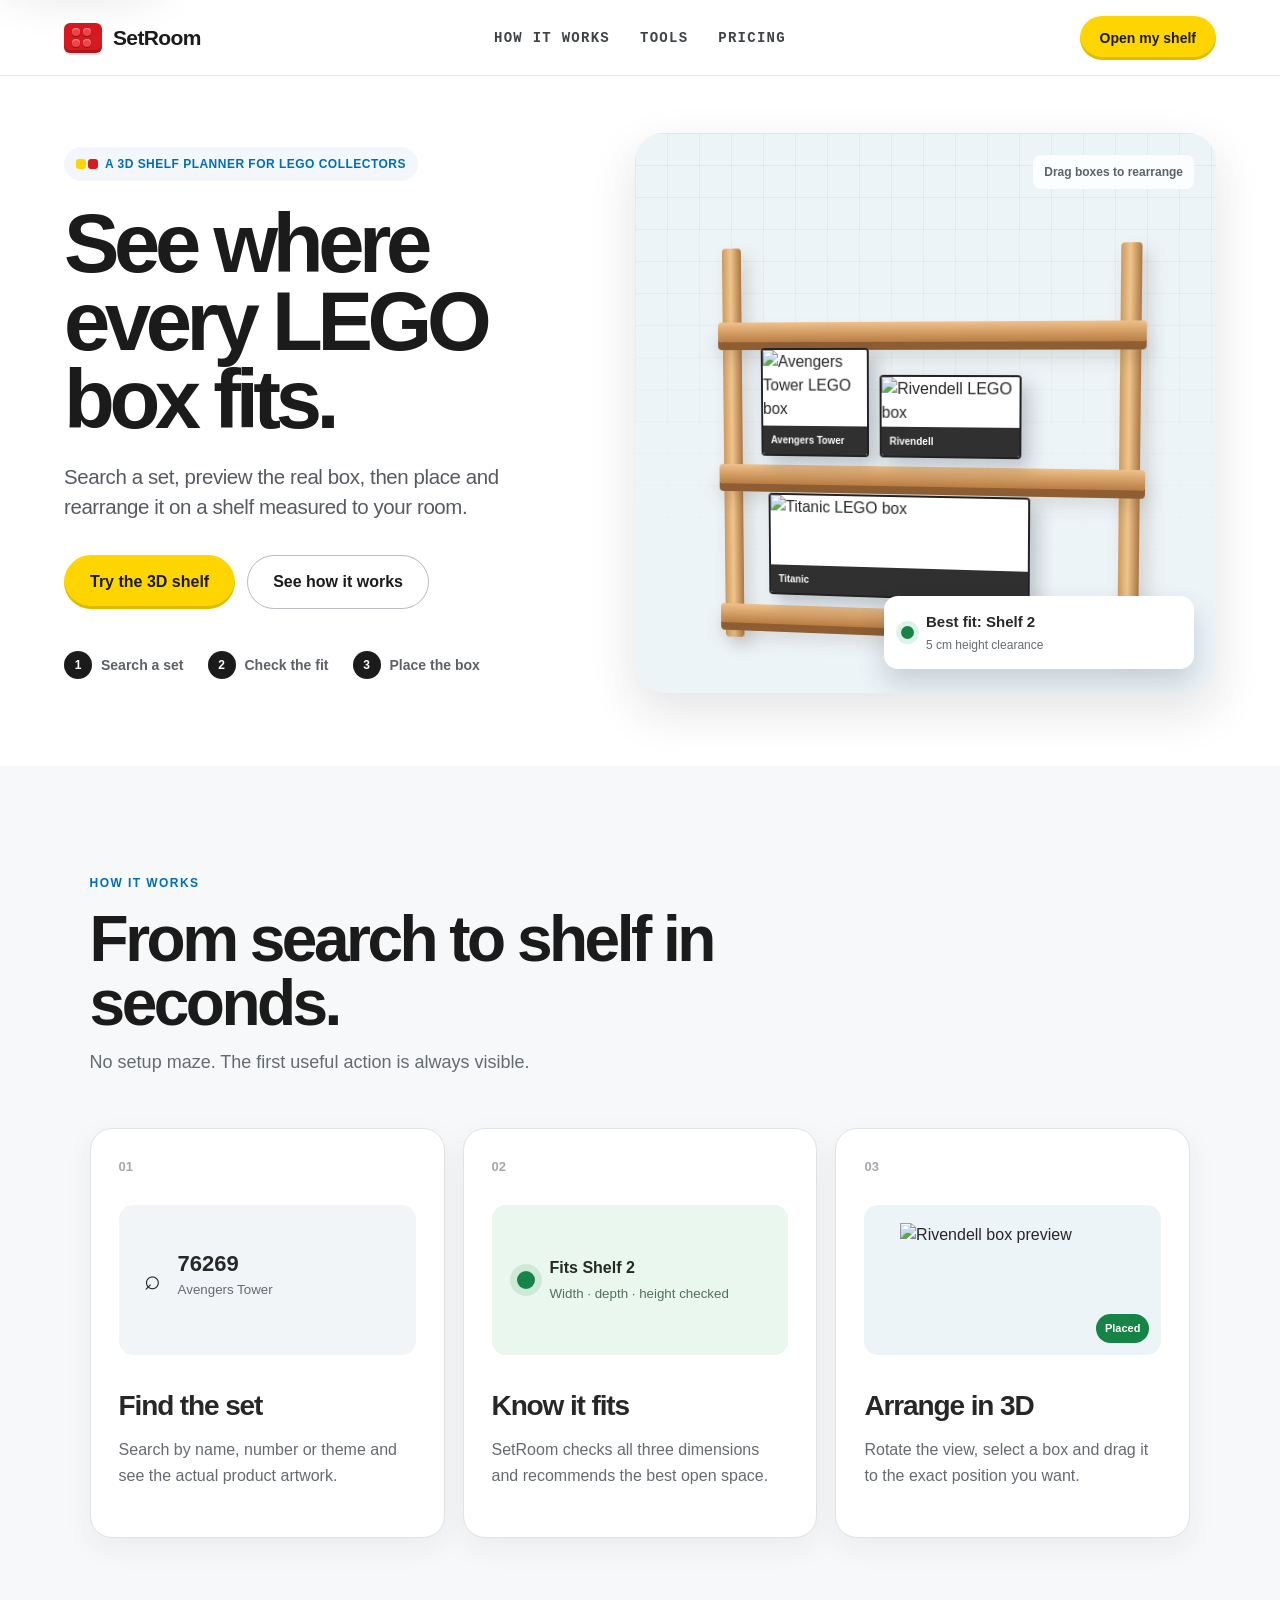
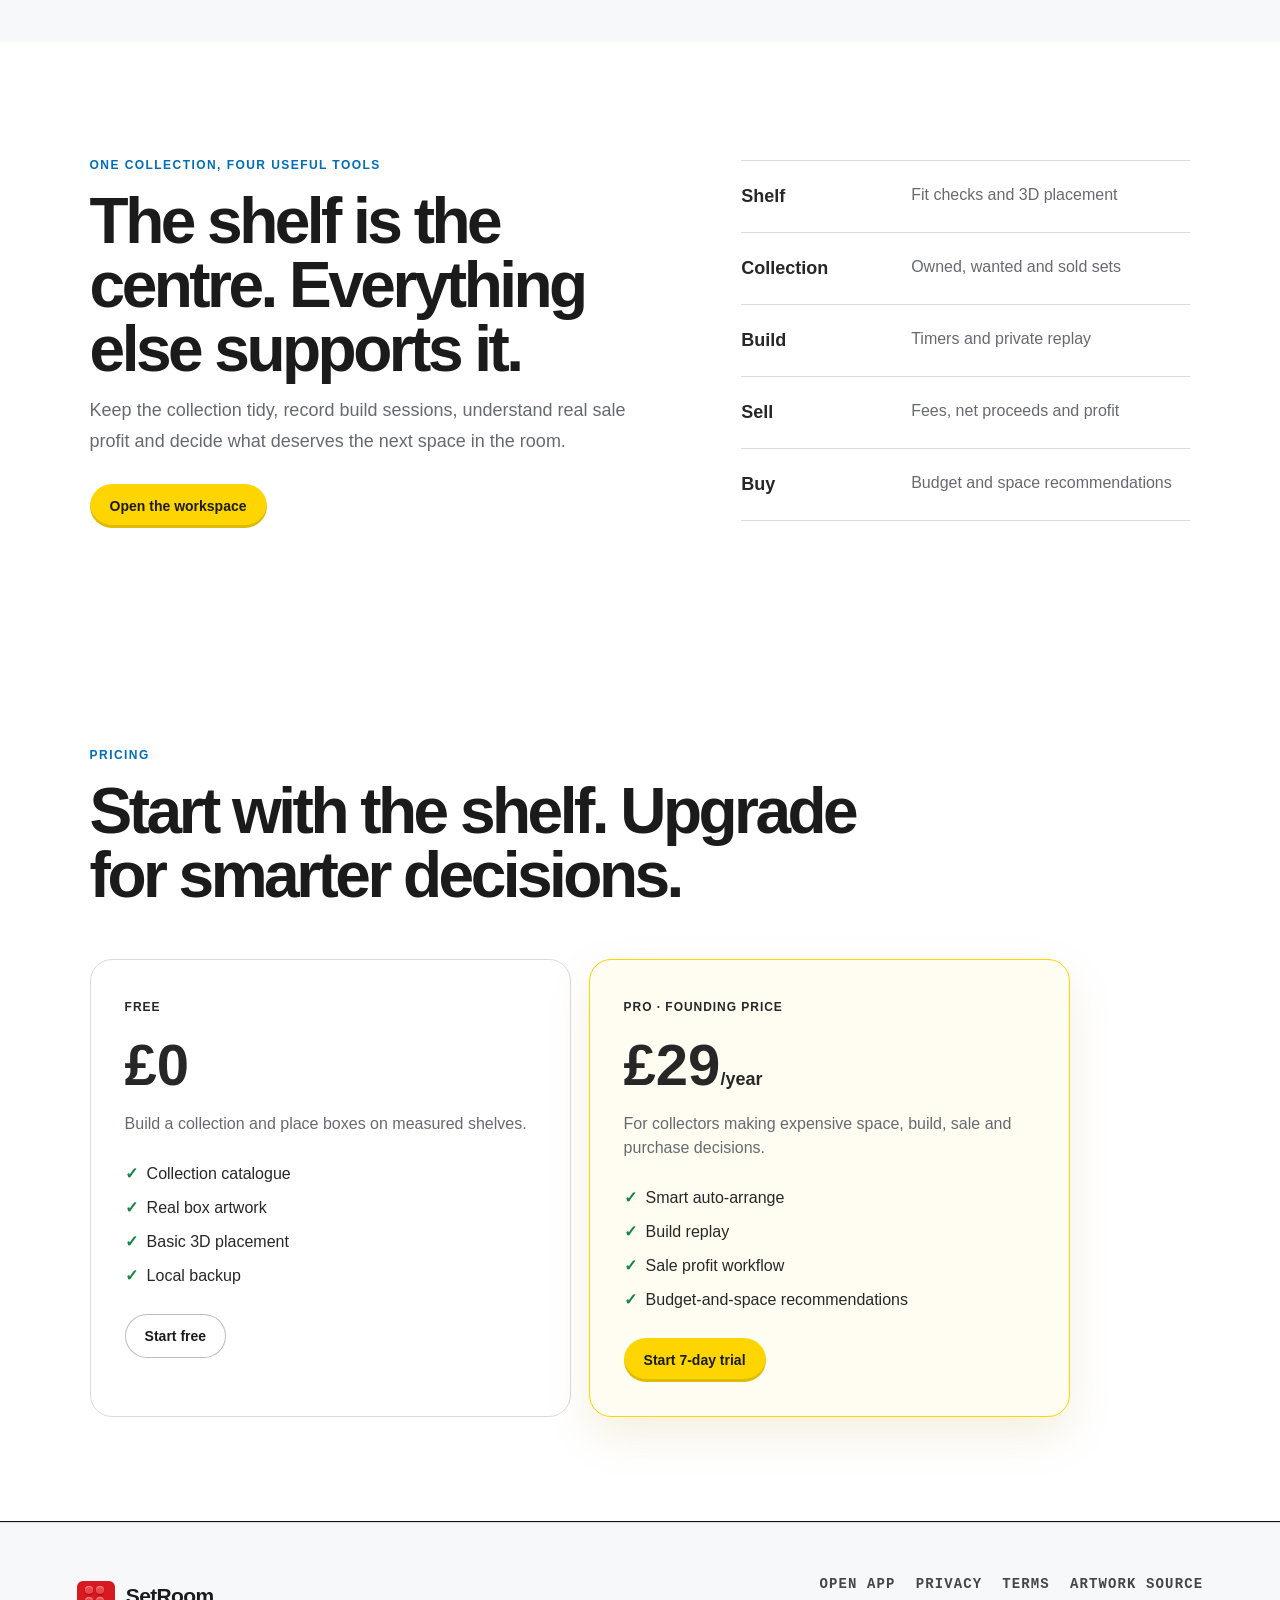
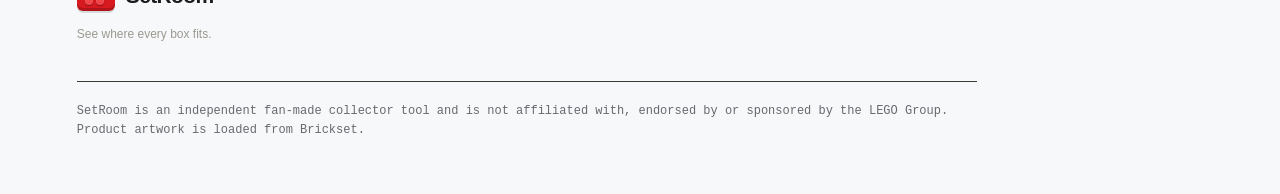
==== commit 10a1c2e1: "Redesign SetRoom 3D shelf experience" ====
--- a/setroom/index.html
+++ b/setroom/index.html
@@ -3,101 +3,75 @@
 <head>
   <meta charset="utf-8">
   <meta name="viewport" content="width=device-width,initial-scale=1,viewport-fit=cover">
-  <meta name="theme-color" content="#121211">
-  <meta name="description" content="SetRoom is a display-first LEGO collection workspace for planning shelves, recording builds, selling intelligently and choosing the right next set.">
-  <meta property="og:title" content="SetRoom — Your collection, without the guesswork">
-  <meta property="og:description" content="Know what you own, where it fits, what to build, what to sell and what deserves the next chunk of your budget.">
-  <title>SetRoom — Your collection, without the guesswork</title>
+  <meta name="theme-color" content="#ffffff">
+  <meta name="description" content="SetRoom helps LEGO collectors see which shelf a set fits, place the real box in a 3D room and keep the collection organised.">
+  <meta property="og:title" content="SetRoom — See where every LEGO box fits">
+  <meta property="og:description" content="Search a set, check the fit and place its real box artwork on your 3D shelf.">
+  <title>SetRoom — See where every LEGO box fits</title>
   <link rel="manifest" href="manifest.webmanifest">
   <link rel="icon" href="icon.svg" type="image/svg+xml">
   <link rel="stylesheet" href="styles.css">
+  <link rel="stylesheet" href="upgrade.css">
 </head>
 <body>
   <a class="skip-link" href="#main">Skip to content</a>
 
-  <header class="marketing-header" id="marketing-header" data-marketing-header>
-    <a class="brand" href="#home" aria-label="SetRoom home"><span class="brand-mark">SR</span><span class="brand-word">SETROOM</span></a>
-    <nav aria-label="Main navigation">
-      <a href="#features">Features</a>
-      <a href="#pricing">Pricing</a>
-      <a href="#questions">Questions</a>
-    </nav>
-    <button class="button button-ink" type="button" data-action="open-app">Open workspace</button>
+  <header class="marketing-header" data-marketing-header>
+    <a class="brand" href="#home" aria-label="SetRoom home"><span class="brand-brick" aria-hidden="true"><i></i><i></i><i></i><i></i></span><span class="brand-word">SetRoom</span></a>
+    <nav aria-label="Main navigation"><a href="#how">How it works</a><a href="#tools">Tools</a><a href="#pricing">Pricing</a></nav>
+    <button class="button button-primary" type="button" data-action="open-app">Open my shelf</button>
   </header>
 
   <main id="main">
     <div id="marketing-view">
-      <section class="hero" id="home">
-        <div class="hero-copy">
-          <p class="eyebrow"><span></span>A display-first LEGO collection workspace</p>
-          <h1>Know what you own.<br>Know where it goes.</h1>
-          <p class="hero-lead">SetRoom connects your collection to the shelves, build time and money decisions around it—before another oversized box reaches the front door.</p>
-          <div class="hero-actions">
-            <button class="button button-acid button-large" type="button" data-action="open-app">Open the sample room</button>
-            <button class="text-button" type="button" data-action="tour">Take the two-minute tour <span>↘</span></button>
+      <section class="home-hero" id="home">
+        <div class="home-hero-copy">
+          <span class="hero-label">A 3D shelf planner for LEGO collectors</span>
+          <h1>See where every LEGO box fits.</h1>
+          <p>Search a set, preview the real box, then place and rearrange it on a shelf measured to your room.</p>
+          <div class="hero-actions"><button class="button button-primary button-large" type="button" data-action="open-app">Try the 3D shelf</button><a class="button button-secondary button-large" href="#how">See how it works</a></div>
+          <ol class="hero-steps"><li><b>1</b><span>Search a set</span></li><li><b>2</b><span>Check the fit</span></li><li><b>3</b><span>Place the box</span></li></ol>
+        </div>
+        <div class="hero-shelf-demo" aria-label="Preview of a 3D shelf with LEGO box artwork">
+          <div class="demo-room-grid"></div>
+          <div class="demo-shelf">
+            <div class="demo-post demo-post-left"></div><div class="demo-post demo-post-right"></div>
+            <div class="demo-board demo-board-one"></div><div class="demo-board demo-board-two"></div><div class="demo-board demo-board-three"></div>
+            <figure class="demo-box demo-box-one"><img src="https://images.brickset.com/sets/images/76269-1.jpg" alt="Avengers Tower LEGO box"><figcaption>Avengers Tower</figcaption></figure>
+            <figure class="demo-box demo-box-two"><img src="https://images.brickset.com/sets/images/10316-1.jpg" alt="Rivendell LEGO box"><figcaption>Rivendell</figcaption></figure>
+            <figure class="demo-box demo-box-three"><img src="https://images.brickset.com/sets/images/10294-1.jpg" alt="Titanic LEGO box"><figcaption>Titanic</figcaption></figure>
           </div>
-          <div class="hero-proof" aria-label="Product facts">
-            <div><strong>FREE</strong><span>collection catalogue</span></div>
-            <div><strong>4</strong><span>paid decision tools</span></div>
-            <div><strong>LOCAL</strong><span>browser-first data</span></div>
-          </div>
-        </div>
-        <div class="hero-product" aria-label="SetRoom product preview">
-          <div class="hero-note">DISPLAY PLAN / 04</div>
-          <div class="box-stack">
-            <figure class="box box-main"><img src="https://images.brickset.com/sets/images/76269-1.jpg" alt="LEGO Avengers Tower box"><figcaption><b>76269</b><span>Avengers Tower</span></figcaption></figure>
-            <figure class="box box-left"><img src="https://images.brickset.com/sets/images/10316-1.jpg" alt="LEGO Rivendell box"><figcaption><b>10316</b><span>Rivendell</span></figcaption></figure>
-            <figure class="box box-right"><img src="https://images.brickset.com/sets/images/10294-1.jpg" alt="LEGO Titanic box"><figcaption><b>10294</b><span>Titanic</span></figcaption></figure>
-          </div>
-          <div class="fit-ticket"><span>FIT CHECK</span><strong>TALL CORNER BAY</strong><small>Avengers Tower fits with 5 cm height clearance</small></div>
-          <div class="hero-grid-label">REAL BOX IMAGERY · PLANNER DIMENSIONS · ONE COLLECTION</div>
+          <div class="hero-fit-card"><span class="fit-dot"></span><div><b>Best fit: Shelf 2</b><small>5 cm height clearance</small></div></div>
+          <span class="hero-drag-note">Drag boxes to rearrange</span>
         </div>
       </section>
 
-      <section class="manifesto">
-        <span class="section-number">01</span>
-        <div class="manifesto-copy"><p>Most trackers stop at “you own this”.</p><h2>SetRoom starts where the spreadsheet gives up.</h2></div>
-        <p class="manifesto-side">It turns the collection into decisions you can act on: what fits, what to build, what to sell and what deserves the next chunk of your budget.</p>
-      </section>
-
-      <section class="feature-section" id="features">
-        <header class="section-heading"><div><span class="section-number">02</span><p class="eyebrow"><span></span>Four paid reasons to stay</p></div><h2>One collector profile.<br>Four useful jobs.</h2></header>
-        <div class="feature-grid">
-          <article class="feature-card feature-space"><span class="feature-index">01 / SPACE</span><div class="mini-shelf"><i style="--w:36%;--h:72%"></i><i style="--w:28%;--h:45%"></i><i style="--w:22%;--h:30%"></i></div><h3>Plan the display, not just the list.</h3><p>Measure shelves once, test normal and rotated fit, place sets to scale and auto-arrange the room.</p><strong>BrickSpace</strong></article>
-          <article class="feature-card feature-build"><span class="feature-index">02 / BUILD</span><div class="mini-timer"><b>03:42:18</b><span>67% COMPLETE</span></div><h3>Keep the story of every build.</h3><p>Time sessions, track progress and record a private camera replay in the browser.</p><strong>BuildReplay</strong></article>
-          <article class="feature-card feature-sell"><span class="feature-index">03 / SELL</span><div class="mini-profit"><span>BUYER PAYS £180</span><b>£52.40 PROFIT</b><small>after fees + fulfilment</small></div><h3>Count money that reaches the bank.</h3><p>Calculate net proceeds, prepare a photo checklist, generate a listing and move profit into a goal.</p><strong>BrickExit</strong></article>
-          <article class="feature-card feature-buy"><span class="feature-index">04 / BUY</span><div class="mini-match"><b>91</b><span>MATCH</span><small>fits · under budget · theme match</small></div><h3>Stop buying the wrong next box.</h3><p>Rank sets against budget, taste, current collection and the shelf space you actually have.</p><strong>BrickBrain</strong></article>
+      <section class="how-section" id="how">
+        <header class="marketing-section-head"><span>HOW IT WORKS</span><h2>From search to shelf in seconds.</h2><p>No setup maze. The first useful action is always visible.</p></header>
+        <div class="how-flow">
+          <article><span class="step-number">01</span><div class="how-search-mock"><span>⌕</span><b>76269</b><small>Avengers Tower</small></div><h3>Find the set</h3><p>Search by name, number or theme and see the actual product artwork.</p></article>
+          <article><span class="step-number">02</span><div class="how-fit-mock"><i></i><div><b>Fits Shelf 2</b><small>Width · depth · height checked</small></div></div><h3>Know it fits</h3><p>SetRoom checks all three dimensions and recommends the best open space.</p></article>
+          <article><span class="step-number">03</span><div class="how-place-mock"><img src="https://images.brickset.com/sets/images/10316-1.jpg" alt="Rivendell box preview"><span>Placed</span></div><h3>Arrange in 3D</h3><p>Rotate the view, select a box and drag it to the exact position you want.</p></article>
         </div>
       </section>
 
-      <section class="workflow-section">
-        <div class="workflow-copy"><span class="section-number">03</span><p class="eyebrow"><span></span>A product people can understand</p><h2>The free tool earns trust.<br>The decisions earn the subscription.</h2><p>Collection logging creates the habit. Pro appears when a collector asks a high-value question: “Will it fit?”, “What will I actually make?”, or “What should I buy next?”</p></div>
-        <ol class="workflow-list"><li><span>01</span><div><strong>LOG</strong><p>Owned, wanted and sold sets with imagery, spend, condition and progress.</p></div></li><li><span>02</span><div><strong>MEASURE</strong><p>Real shelf width, depth and height—then automatic placement.</p></div></li><li><span>03</span><div><strong>DECIDE</strong><p>Build, sell and buy with the entire collection in context.</p></div></li><li><span>04</span><div><strong>RETURN</strong><p>Every set, shelf, build and sale makes the workspace more useful.</p></div></li></ol>
+      <section class="product-story" id="tools">
+        <div class="product-story-copy"><span>ONE COLLECTION, FOUR USEFUL TOOLS</span><h2>The shelf is the centre. Everything else supports it.</h2><p>Keep the collection tidy, record build sessions, understand real sale profit and decide what deserves the next space in the room.</p><button class="button button-primary" type="button" data-action="open-app">Open the workspace</button></div>
+        <div class="tool-list"><article><b>Shelf</b><span>Fit checks and 3D placement</span></article><article><b>Collection</b><span>Owned, wanted and sold sets</span></article><article><b>Build</b><span>Timers and private replay</span></article><article><b>Sell</b><span>Fees, net proceeds and profit</span></article><article><b>Buy</b><span>Budget and space recommendations</span></article></div>
       </section>
 
       <section class="pricing-section" id="pricing">
-        <header class="section-heading"><div><span class="section-number">04</span><p class="eyebrow"><span></span>Straightforward pricing</p></div><h2>Catalogue for free.<br>Decisions in Pro.</h2></header>
-        <div class="pricing-grid">
-          <article class="price-card"><span class="price-plan">FREE</span><div class="price"><strong>£0</strong><span>forever</span></div><p>For building a clean, useful record of the collection.</p><ul><li>Unlimited owned sets and wishlist</li><li>Real set imagery and fast search</li><li>Progress, condition, spend and notes</li><li>Backup and restore</li></ul><button class="button button-outline" type="button" data-action="open-app">Start cataloguing</button></article>
-          <article class="price-card price-card-pro"><div class="price-ribbon">FOUNDING PRICE</div><span class="price-plan">PRO</span><div class="price"><strong>£29</strong><span>per year</span></div><p>For collectors who need the collection to answer expensive questions.</p><ul><li>To-scale shelves and automatic layouts</li><li>Fit checks before a purchase</li><li>Build timers and camera replays</li><li>Net-profit selling workflow</li><li>Budget-and-space recommendations</li></ul><button class="button button-acid" type="button" data-action="start-trial" data-route="space">Start 7-day trial</button><small>No card for the browser trial. Connect checkout before selling access.</small></article>
-        </div>
-        <div class="revenue-strip"><span>OPERATION AVENGERS TOWER</span><strong>18 founding members × £29 = £522 gross</strong><small>Payment fees and taxes are not included.</small></div>
-      </section>
-
-      <section class="faq-section" id="questions">
-        <header><span class="section-number">05</span><h2>Before the first shelf.</h2></header>
-        <div class="faq-list">
-          <details><summary>Is SetRoom an official LEGO product?</summary><p>No. SetRoom is an independent, unofficial fan-made collector tool. LEGO and related marks belong to the LEGO Group.</p></details>
-          <details><summary>Are prices and dimensions guaranteed?</summary><p>No. The built-in catalogue is planning data. Confirm dimensions, contents and current prices from the box or retailer before buying, building or selling.</p></details>
-          <details><summary>Where is collection data stored?</summary><p>This static release stores data locally in the browser. Export a backup before clearing site data or changing devices. A commercial version should add accounts and cloud sync.</p></details>
-          <details><summary>Can a GitHub Pages paywall be secure?</summary><p>Not by itself. The included product experience has a checkout hook and local trial. Real entitlement enforcement needs a payment provider plus a small backend or licence service.</p></details>
+        <header class="marketing-section-head"><span>PRICING</span><h2>Start with the shelf. Upgrade for smarter decisions.</h2></header>
+        <div class="pricing-grid-new">
+          <article><span>FREE</span><strong>£0</strong><p>Build a collection and place boxes on measured shelves.</p><ul><li>Collection catalogue</li><li>Real box artwork</li><li>Basic 3D placement</li><li>Local backup</li></ul><button class="button button-secondary" type="button" data-action="open-app">Start free</button></article>
+          <article class="featured-price"><span>PRO · FOUNDING PRICE</span><strong>£29<small>/year</small></strong><p>For collectors making expensive space, build, sale and purchase decisions.</p><ul><li>Smart auto-arrange</li><li>Build replay</li><li>Sale profit workflow</li><li>Budget-and-space recommendations</li></ul><button class="button button-primary" type="button" data-action="start-trial" data-route-after="studio">Start 7-day trial</button></article>
         </div>
       </section>
 
       <footer class="marketing-footer">
-        <div><a class="brand brand-light" href="#home"><span class="brand-mark">SR</span><span class="brand-word">SETROOM</span></a><p>Your collection, without the guesswork.</p></div>
-        <div class="footer-links"><button type="button" data-action="open-app">Open app</button><button type="button" data-action="privacy">Privacy</button><button type="button" data-action="terms">Terms</button><a href="https://brickset.com" rel="noreferrer">Image source</a></div>
-        <p class="legal-line">Set imagery is loaded from Brickset.com. SetRoom is independent and is not affiliated with, endorsed by or sponsored by the LEGO Group.</p>
+        <div><a class="brand" href="#home"><span class="brand-brick" aria-hidden="true"><i></i><i></i><i></i><i></i></span><span class="brand-word">SetRoom</span></a><p>See where every box fits.</p></div>
+        <div class="footer-links"><button type="button" data-action="open-app">Open app</button><button type="button" data-action="privacy">Privacy</button><button type="button" data-action="terms">Terms</button><a href="https://brickset.com" rel="noreferrer">Artwork source</a></div>
+        <p class="legal-line">SetRoom is an independent fan-made collector tool and is not affiliated with, endorsed by or sponsored by the LEGO Group. Product artwork is loaded from Brickset.</p>
       </footer>
     </div>
 
@@ -110,6 +84,7 @@
 
   <script src="config.js"></script>
   <script src="data.js"></script>
+  <script src="shelf3d.js"></script>
   <script src="app.js"></script>
 </body>
 </html>
--- a/setroom/upgrade.css
+++ b/setroom/upgrade.css
@@ -0,0 +1,115 @@
+:root{
+  --sr-black:#1b1b1b;
+  --sr-ink:#272727;
+  --sr-muted:#666a70;
+  --sr-line:#d8dadd;
+  --sr-soft:#f5f6f7;
+  --sr-white:#fff;
+  --sr-yellow:#ffd500;
+  --sr-red:#d71920;
+  --sr-blue:#006db7;
+  --sr-green:#168447;
+  --sr-shadow:0 18px 48px rgba(22,28,35,.12);
+  --sr-radius:18px;
+  --sans:Inter,-apple-system,BlinkMacSystemFont,"Segoe UI",Arial,sans-serif;
+}
+html{background:#fff;scroll-padding-top:88px}
+body{background:#fff;color:var(--sr-ink);font-family:var(--sans);font-size:16px;line-height:1.5}
+button,input,select,textarea{font-family:inherit}
+button:disabled{cursor:not-allowed;opacity:.45;transform:none!important;box-shadow:none!important}
+.skip-link{border:0;border-radius:8px;background:var(--sr-yellow);color:var(--sr-black);box-shadow:var(--sr-shadow)}
+
+/* Shared product language */
+.brand{display:inline-flex;align-items:center;gap:11px;color:var(--sr-black);font-weight:900;letter-spacing:-.04em;text-decoration:none}
+.brand-word{font-size:21px;text-transform:none}
+.brand-brick{position:relative;display:grid;grid-template-columns:repeat(2,8px);grid-template-rows:repeat(2,8px);gap:3px;width:38px;height:30px;padding:5px 8px;border-radius:6px;background:var(--sr-red);box-shadow:inset 0 -3px 0 rgba(0,0,0,.18),0 2px 0 rgba(0,0,0,.12)}
+.brand-brick i{border-radius:50%;background:#f04449;box-shadow:inset 0 1px 1px rgba(255,255,255,.45),0 1px 1px rgba(0,0,0,.35)}
+.button{min-height:44px;padding:0 20px;border:0;border-radius:999px;background:#fff;color:var(--sr-black);font:800 14px/1 var(--sans);letter-spacing:0;text-transform:none;box-shadow:inset 0 0 0 1px var(--sr-line);transition:transform .18s ease,box-shadow .18s ease,background .18s ease}
+.button:hover{transform:translateY(-2px);box-shadow:0 8px 20px rgba(0,0,0,.12),inset 0 0 0 1px var(--sr-line)}
+.button:active{transform:translateY(0)}
+.button-primary,.button-acid,.button-ink{background:var(--sr-yellow);color:var(--sr-black);box-shadow:inset 0 -3px 0 rgba(0,0,0,.13)}
+.button-primary:hover,.button-acid:hover,.button-ink:hover{background:#ffe23f;box-shadow:0 8px 20px rgba(176,143,0,.24),inset 0 -3px 0 rgba(0,0,0,.13)}
+.button-secondary,.button-quiet,.button-outline{background:#fff;box-shadow:inset 0 0 0 1px #b9bdc2}
+.button-danger{background:#fff1f1;color:#a41419;box-shadow:inset 0 0 0 1px #e5afb1}
+.button-large{min-height:54px;padding-inline:26px;font-size:16px}
+.button-small{min-height:36px;padding-inline:14px;font-size:13px}
+.full-button{width:100%;margin-top:10px}
+.page-kicker,.inspector-label,.product-kicker{display:block;color:var(--sr-blue);font-size:12px;font-weight:900;letter-spacing:.1em;text-transform:uppercase}
+
+/* Marketing */
+.marketing-header{position:sticky;top:0;z-index:50;display:grid;grid-template-columns:1fr auto 1fr;align-items:center;min-height:76px;padding:0 clamp(22px,5vw,74px);border-bottom:1px solid #e4e5e7;background:rgba(255,255,255,.96);backdrop-filter:blur(14px)}
+.marketing-header nav{display:flex;gap:30px}
+.marketing-header nav a{position:relative;color:#3f4247;font-size:14px;font-weight:750;text-decoration:none}
+.marketing-header nav a:after{position:absolute;right:0;bottom:-7px;left:0;height:3px;border-radius:3px;background:var(--sr-yellow);content:"";transform:scaleX(0);transition:transform .18s ease}
+.marketing-header nav a:hover:after{transform:scaleX(1)}
+.marketing-header>.button{justify-self:end}
+.home-hero{display:grid;grid-template-columns:minmax(0,.92fr) minmax(520px,1.08fr);min-height:690px;padding:52px clamp(24px,5vw,74px) 68px;gap:clamp(42px,6vw,100px);align-items:center;background:#fff}
+.home-hero-copy{max-width:660px}
+.hero-label{display:inline-flex;align-items:center;gap:9px;padding:8px 12px;border-radius:999px;background:#f3f7fb;color:var(--sr-blue);font-size:12px;font-weight:850;letter-spacing:.04em;text-transform:uppercase}
+.hero-label:before{width:10px;height:10px;border-radius:3px;background:var(--sr-yellow);box-shadow:12px 0 0 var(--sr-red);content:"";margin-right:10px}
+.home-hero h1{max-width:700px;margin:24px 0 22px;color:var(--sr-black);font-size:clamp(55px,6.5vw,96px);line-height:.94;letter-spacing:-.065em}
+.home-hero-copy>p{max-width:600px;margin:0;color:#555a61;font-size:clamp(18px,1.6vw,23px);line-height:1.5;letter-spacing:-.02em}
+.hero-actions{display:flex;flex-wrap:wrap;gap:12px;margin-top:32px}
+.hero-steps{display:flex;gap:24px;margin:42px 0 0;padding:0;list-style:none}
+.hero-steps li{display:flex;align-items:center;gap:9px;color:#5d6167;font-size:14px;font-weight:700}
+.hero-steps b{display:grid;place-items:center;width:28px;height:28px;border-radius:50%;background:var(--sr-black);color:#fff;font-size:12px}
+.hero-shelf-demo{position:relative;min-height:560px;overflow:hidden;border-radius:28px;background:#edf4f8;box-shadow:var(--sr-shadow);isolation:isolate;perspective:1000px}
+.demo-room-grid{position:absolute;inset:0;background-image:linear-gradient(rgba(0,109,183,.07) 1px,transparent 1px),linear-gradient(90deg,rgba(0,109,183,.07) 1px,transparent 1px);background-size:32px 32px;mask-image:linear-gradient(#000,transparent 88%)}
+.demo-shelf{position:absolute;left:50%;top:56%;width:430px;height:400px;transform:translate(-50%,-50%) rotateX(-3deg) rotateY(-8deg);transform-style:preserve-3d}
+.demo-post{position:absolute;top:0;width:20px;height:400px;border-radius:4px;background:linear-gradient(90deg,#cb9b5f,#f0c58e 45%,#aa7641);box-shadow:7px 9px 18px rgba(67,42,20,.18)}
+.demo-post-left{left:5px}.demo-post-right{right:5px}
+.demo-board{position:absolute;left:0;width:430px;height:20px;border-radius:4px;background:linear-gradient(#efc18a,#b97d43);box-shadow:0 8px 0 #8e5e32,0 14px 20px rgba(67,42,20,.16)}
+.demo-board-one{top:75px}.demo-board-two{top:220px}.demo-board-three{top:365px}
+.demo-box{position:absolute;z-index:3;margin:0;overflow:hidden;border:2px solid #222;border-radius:4px;background:#fff;box-shadow:8px 9px 18px rgba(20,25,30,.22);transform-origin:bottom center;transition:transform .22s ease}
+.demo-box:hover{transform:translateY(-8px) rotateY(-2deg)}
+.demo-box img{width:100%;height:100%;object-fit:contain;background:#fff}
+.demo-box figcaption{position:absolute;right:0;bottom:0;left:0;padding:7px 8px;background:rgba(20,20,20,.88);color:#fff;font-size:10px;font-weight:800;white-space:nowrap;overflow:hidden;text-overflow:ellipsis}
+.demo-box-one{left:45px;top:101px;width:112px;height:110px}.demo-box-two{left:168px;top:128px;width:142px;height:83px}.demo-box-three{left:52px;top:249px;width:267px;height:105px}
+.hero-fit-card{position:absolute;right:22px;bottom:24px;z-index:6;display:flex;align-items:center;gap:12px;width:min(310px,calc(100% - 44px));padding:15px 17px;border-radius:14px;background:#fff;box-shadow:0 14px 28px rgba(28,38,48,.18)}
+.fit-dot{width:13px;height:13px;border-radius:50%;background:var(--sr-green);box-shadow:0 0 0 5px #dff2e7}
+.hero-fit-card b,.hero-fit-card small{display:block}.hero-fit-card b{font-size:15px}.hero-fit-card small{margin-top:3px;color:var(--sr-muted);font-size:12px}
+.hero-drag-note{position:absolute;top:22px;right:22px;padding:8px 11px;border-radius:8px;background:rgba(255,255,255,.86);color:#5c6268;font-size:12px;font-weight:750}
+.how-section,.pricing-section{padding:104px clamp(24px,7vw,112px);background:#f7f8f9}
+.marketing-section-head{max-width:820px;margin-bottom:52px}.marketing-section-head>span,.product-story-copy>span{color:var(--sr-blue);font-size:12px;font-weight:900;letter-spacing:.12em}.marketing-section-head h2,.product-story h2{margin:13px 0 14px;color:var(--sr-black);font-size:clamp(40px,5vw,70px);line-height:1;letter-spacing:-.055em}.marketing-section-head p{margin:0;color:var(--sr-muted);font-size:18px}
+.how-flow{display:grid;grid-template-columns:repeat(3,minmax(0,1fr));gap:18px}.how-flow article{position:relative;min-height:410px;padding:28px;border:1px solid #e0e2e4;border-radius:22px;background:#fff;box-shadow:0 10px 30px rgba(31,38,45,.06)}
+.step-number{display:block;color:#a4a8ad;font-size:13px;font-weight:900}.how-flow h3{margin:30px 0 10px;font-size:28px;letter-spacing:-.04em}.how-flow p{margin:0;color:var(--sr-muted);line-height:1.65}
+.how-search-mock,.how-fit-mock,.how-place-mock{height:150px;margin-top:28px;border-radius:14px;background:#f2f5f7}
+.how-search-mock{display:grid;grid-template-columns:34px 1fr;grid-template-rows:1fr 1fr;align-content:center;padding:25px}.how-search-mock>span{grid-row:1/3;align-self:center;font-size:28px}.how-search-mock b{align-self:end;font-size:22px}.how-search-mock small{color:var(--sr-muted)}
+.how-fit-mock{display:flex;align-items:center;gap:15px;padding:25px;background:#eaf7ef}.how-fit-mock i{width:18px;height:18px;border-radius:50%;background:var(--sr-green);box-shadow:0 0 0 7px rgba(22,132,71,.13)}.how-fit-mock b,.how-fit-mock small{display:block}.how-fit-mock small{margin-top:4px;color:#52705e}
+.how-place-mock{position:relative;display:grid;place-items:center;overflow:hidden;background:#edf4f8}.how-place-mock img{width:76%;height:76%;object-fit:contain}.how-place-mock span{position:absolute;right:12px;bottom:12px;padding:6px 9px;border-radius:999px;background:var(--sr-green);color:#fff;font-size:11px;font-weight:850}
+.product-story{display:grid;grid-template-columns:minmax(0,1fr) minmax(420px,.8fr);gap:90px;align-items:center;padding:110px clamp(24px,7vw,112px);background:#fff}.product-story-copy>p{max-width:650px;margin:0 0 28px;color:var(--sr-muted);font-size:18px;line-height:1.7}.tool-list{border-top:1px solid var(--sr-line)}.tool-list article{display:grid;grid-template-columns:150px 1fr;gap:20px;padding:22px 0;border-bottom:1px solid var(--sr-line)}.tool-list b{font-size:18px}.tool-list span{color:var(--sr-muted)}
+.pricing-section{background:#fff}.pricing-grid-new{display:grid;grid-template-columns:repeat(2,minmax(0,1fr));gap:18px;max-width:980px}.pricing-grid-new>article{padding:34px;border:1px solid var(--sr-line);border-radius:22px;background:#fff}.pricing-grid-new>article>span{font-size:12px;font-weight:900;letter-spacing:.08em}.pricing-grid-new strong{display:block;margin:18px 0;font-size:58px;line-height:1}.pricing-grid-new strong small{font-size:18px}.pricing-grid-new p{color:var(--sr-muted)}.pricing-grid-new ul{display:grid;gap:10px;margin:26px 0;padding:0;list-style:none}.pricing-grid-new li:before{margin-right:9px;color:var(--sr-green);font-weight:900;content:"✓"}.featured-price{border-color:var(--sr-yellow)!important;background:#fffdf2!important;box-shadow:0 18px 45px rgba(160,130,0,.13)}
+.marketing-footer{display:grid;grid-template-columns:1fr auto;gap:28px;padding:54px clamp(24px,6vw,90px);border-top:1px solid var(--sr-line);background:#f7f8f9;color:var(--sr-ink)}.marketing-footer p{margin:10px 0 0;color:var(--sr-muted)}.footer-links{display:flex;align-items:flex-start;gap:20px}.footer-links button,.footer-links a{border:0;background:transparent;color:#43474d;font-size:14px;font-weight:750;text-decoration:none}.legal-line{grid-column:1/-1;max-width:900px;font-size:12px;line-height:1.6}
+
+/* Application shell */
+.app-shell{min-height:100vh;background:#f5f6f7}
+.app-header{position:sticky;top:0;z-index:90;display:grid;grid-template-columns:auto 1fr auto;align-items:center;gap:35px;min-height:72px;padding:0 clamp(16px,3vw,42px);border-bottom:1px solid #e2e4e6;background:rgba(255,255,255,.97);backdrop-filter:blur(14px)}
+.app-nav{display:flex;align-items:stretch;justify-content:center;height:72px;gap:4px}.nav-button{position:relative;display:flex;align-items:center;justify-content:center;gap:7px;min-width:92px;padding:0 15px;border:0;background:transparent;color:#5d6268;font-size:14px;font-weight:780}.nav-button:after{position:absolute;right:14px;bottom:0;left:14px;height:4px;border-radius:4px 4px 0 0;background:var(--sr-yellow);content:"";transform:scaleX(0);transition:transform .18s ease}.nav-button:hover{color:var(--sr-black)}.nav-button.is-active{color:var(--sr-black)}.nav-button.is-active:after{transform:scaleX(1)}.nav-button small{padding:3px 5px;border-radius:4px;background:#edf0f2;color:#687078;font-size:8px;letter-spacing:.06em}.nav-icon{display:none}.app-header-actions{display:flex;align-items:center;gap:9px}.plan-pill{height:34px;padding:0 12px;border:1px solid #d6d8da;border-radius:999px;background:#fff;color:#5b6066;font-size:11px;font-weight:900;letter-spacing:.05em}.mobile-menu,.mobile-bottom-nav,.mobile-nav-drawer{display:none}.app-main{margin:0!important}.app-content{width:min(1600px,100%);min-height:calc(100vh - 72px);margin:0 auto;padding:38px clamp(18px,3vw,48px) 80px}.trial-strip{display:flex;justify-content:center;gap:18px;padding:9px 18px;background:var(--sr-black);color:#fff;font-size:12px;font-weight:750}.trial-strip button{border:0;background:transparent;color:var(--sr-yellow);font-weight:850}
+
+/* Studio */
+.studio-page{display:grid;gap:28px}.studio-heading{display:flex;align-items:flex-end;justify-content:space-between;gap:30px;padding:12px 2px 3px}.studio-heading h1{margin:8px 0 9px;color:var(--sr-black);font-size:clamp(40px,4.4vw,66px);line-height:1;letter-spacing:-.055em}.studio-heading p{max-width:700px;margin:0;color:var(--sr-muted);font-size:18px}.studio-steps{display:flex;align-items:center;gap:7px;padding:7px;border-radius:14px;background:#fff;box-shadow:inset 0 0 0 1px #e0e2e4}.studio-steps span{display:flex;align-items:center;gap:7px;padding:9px 11px;border-radius:9px;color:#73777d;font-size:12px;font-weight:800;white-space:nowrap}.studio-steps span.is-active{background:#fff8d4;color:var(--sr-black)}.studio-steps b{display:grid;place-items:center;width:22px;height:22px;border-radius:50%;background:#e8eaec;color:#4e5359;font-size:11px}.studio-steps .is-active b{background:var(--sr-yellow);color:#1b1b1b}
+.studio-search-section{position:relative;z-index:8;display:grid;grid-template-columns:minmax(340px,.7fr) minmax(0,1.3fr);gap:14px;padding:16px;border-radius:18px;background:#fff;box-shadow:0 8px 30px rgba(28,36,43,.08)}.studio-search-box label{display:block;margin:0 0 8px;color:#5f656b;font-size:12px;font-weight:800}.studio-search-box>div{display:grid;grid-template-columns:35px 1fr auto;align-items:center;height:54px;padding:0 13px;border:2px solid #aeb3b8;border-radius:12px;background:#fff;transition:border-color .16s ease,box-shadow .16s ease}.studio-search-box>div:focus-within{border-color:var(--sr-blue);box-shadow:0 0 0 4px rgba(0,109,183,.12)}.studio-search-box>div>span{font-size:24px}.studio-search-box input{min-width:0;border:0;outline:0;background:transparent;font-size:17px;font-weight:700}.studio-search-box kbd{padding:5px 7px;border:0;border-radius:5px;background:#edf0f2;color:#6c7177;font-family:inherit;font-size:9px;font-weight:900;letter-spacing:.08em}.studio-search-results{display:flex;gap:8px;overflow-x:auto;padding:1px 2px 4px;scrollbar-width:thin}.studio-search-result{display:grid;grid-template-columns:60px minmax(130px,1fr) auto;align-items:center;gap:10px;min-width:235px;padding:8px;border:1px solid #e0e2e4;border-radius:11px;background:#fff;text-align:left;transition:border-color .16s ease,transform .16s ease,background .16s ease}.studio-search-result:hover{transform:translateY(-2px);border-color:#aeb2b7}.studio-search-result.is-selected{border-color:var(--sr-blue);background:#eef7fc}.search-thumb{display:grid;place-items:center;width:60px;height:48px;overflow:hidden;border-radius:6px;background:#f4f5f6}.search-thumb img{width:100%;height:100%;object-fit:contain}.studio-search-result b,.studio-search-result small{display:block}.studio-search-result b{font-size:13px;line-height:1.25}.studio-search-result small{margin-top:4px;color:var(--sr-muted);font-size:10px;line-height:1.3}.studio-search-result>i{font-size:22px;font-style:normal}.studio-search-empty{display:flex;flex-direction:column;justify-content:center;min-width:240px;padding:12px}.studio-search-empty span{color:var(--sr-muted);font-size:12px}
+.studio-product-card{display:grid;grid-template-columns:230px minmax(0,1fr) 230px;gap:26px;align-items:center;padding:20px 22px;border-radius:18px;background:#fff;box-shadow:0 8px 30px rgba(28,36,43,.07)}.studio-product-art{position:relative;display:grid;place-items:center;height:170px;overflow:hidden;border-radius:12px;background:#f5f6f7}.studio-product-art img{width:100%;height:100%;object-fit:contain}.studio-product-art>span{position:absolute;left:10px;bottom:10px;padding:5px 7px;border-radius:5px;background:rgba(255,255,255,.9);color:#555b61;font-size:8px;font-weight:900;letter-spacing:.08em}.studio-product-copy h2{margin:7px 0 13px;color:var(--sr-black);font-size:clamp(26px,2.6vw,42px);line-height:1.03;letter-spacing:-.045em}.product-facts{display:flex;flex-wrap:wrap;gap:16px}.product-facts span{color:var(--sr-muted);font-size:12px}.product-facts b{color:var(--sr-ink)}.fit-banner{display:flex;align-items:center;gap:12px;margin-top:18px;padding:12px 14px;border-radius:11px}.fit-banner.is-fit{background:#eaf7ef}.fit-banner.is-no-fit{background:#fff0f0}.fit-banner>i{width:13px;height:13px;border-radius:50%;background:var(--sr-green);box-shadow:0 0 0 5px rgba(22,132,71,.12)}.fit-banner.is-no-fit>i{background:var(--sr-red);box-shadow:0 0 0 5px rgba(215,25,32,.12)}.fit-banner b,.fit-banner small{display:block}.fit-banner b{font-size:13px}.fit-banner small{margin-top:3px;color:#5e6b63;font-size:11px}.studio-product-action{display:flex;flex-direction:column;align-items:stretch;gap:9px}.studio-product-action small{color:var(--sr-muted);font-size:11px;line-height:1.45;text-align:center}
+.studio-workspace{display:grid;grid-template-columns:minmax(0,1fr) 330px;gap:18px;min-height:690px}.studio-scene-card,.studio-inspector{overflow:hidden;border:1px solid #dde0e2;border-radius:20px;background:#fff;box-shadow:0 10px 34px rgba(28,36,43,.07)}.studio-scene-card{display:grid;grid-template-rows:auto 1fr}.studio-scene-card>header{display:flex;align-items:center;justify-content:space-between;gap:20px;padding:19px 20px;border-bottom:1px solid #e5e6e8}.studio-scene-card h2{margin:5px 0 0;font-size:17px;letter-spacing:-.02em}.scene-status{display:flex;align-items:center;gap:7px}.scene-status>span{padding:6px 9px;border-radius:999px;background:#f1f3f4;color:#60666c;font-size:10px;font-weight:800}.scene-status button{height:32px;padding:0 11px;border:0;border-radius:8px;background:var(--sr-black);color:#fff;font-size:11px;font-weight:850}.studio-scene{position:relative;min-height:620px;overflow:hidden;touch-action:none;background:linear-gradient(#eaf2f7 0 66%,#dce3e7 66% 100%)}
+.studio-inspector{display:flex;flex-direction:column}.studio-inspector>header{display:flex;align-items:center;justify-content:space-between;min-height:59px;padding:0 17px;border-bottom:1px solid #e5e6e8}.studio-inspector>header>span{font-size:11px;font-weight:900;letter-spacing:.08em}.studio-inspector>header>button{border:0;background:transparent;color:var(--sr-blue);font-size:13px;font-weight:850}.studio-inspector-body,#studio-inspector-body{padding:18px}.inspector-empty{display:flex;flex-direction:column;min-height:310px}.inspector-empty h3{margin:15px 0 7px;font-size:26px;letter-spacing:-.04em}.inspector-empty p{margin:0 0 20px;color:var(--sr-muted);font-size:13px}.inspector-empty strong{margin-top:10px;font-size:14px}.inspector-empty>small{margin-top:20px;color:var(--sr-muted);font-size:12px;line-height:1.55}.capacity-meter{height:9px;margin-top:auto;overflow:hidden;border-radius:99px;background:#e8eaec}.capacity-meter i{display:block;height:100%;border-radius:99px;background:var(--sr-yellow)}.selected-box-panel{padding:0}.selected-box-head{display:grid;grid-template-columns:82px 1fr;gap:13px;align-items:center;margin:14px 0 18px}.selected-box-thumb{display:grid;place-items:center;height:70px;overflow:hidden;border-radius:9px;background:#f4f5f6}.selected-box-thumb img{width:100%;height:100%;object-fit:contain}.selected-box-head h3{margin:0;font-size:19px;line-height:1.1}.selected-box-head p{margin:6px 0 0;color:var(--sr-muted);font-size:11px}.form-grid.compact{gap:10px}.drag-hint{margin:16px 0 0;color:var(--sr-muted);font-size:11px;line-height:1.5}.pro-nudge{display:grid;grid-template-columns:1fr auto;gap:4px 12px;margin:auto 14px 14px;padding:15px;border:0;border-radius:12px;background:#fff8d8;text-align:left}.pro-nudge b{font-size:14px}.pro-nudge span{grid-row:2;color:#666154;font-size:11px;line-height:1.4}.pro-nudge i{grid-column:2;grid-row:1/3;align-self:center;color:#805f00;font-size:12px;font-style:normal;font-weight:900}
+.saved-shelves{padding:26px;border-radius:20px;background:#fff;box-shadow:0 8px 28px rgba(28,36,43,.06)}.saved-shelves>header{display:flex;align-items:flex-end;justify-content:space-between;gap:20px;margin-bottom:18px}.saved-shelves h2{margin:5px 0 0;font-size:28px;letter-spacing:-.04em}.saved-shelf-list{display:grid;grid-template-columns:repeat(2,minmax(0,1fr));gap:10px}.saved-shelf-card{position:relative;display:grid;grid-template-columns:42px 1fr auto;align-items:center;gap:12px;min-height:86px;overflow:hidden;padding:14px;border:1px solid #e0e2e4;border-radius:13px;background:#fff;text-align:left}.saved-shelf-card:hover,.saved-shelf-card.is-active{border-color:var(--sr-blue);background:#f2f9fd}.shelf-card-number{display:grid;place-items:center;width:38px;height:38px;border-radius:10px;background:#edf0f2;font-size:11px;font-weight:900}.saved-shelf-card b,.saved-shelf-card small{display:block}.saved-shelf-card small{margin-top:4px;color:var(--sr-muted);font-size:11px}.shelf-free{text-align:right}.shelf-free b{font-size:16px}.saved-shelf-card>i{position:absolute;right:0;bottom:0;left:0;height:4px;background:linear-gradient(90deg,var(--sr-yellow) var(--used),#e8eaec var(--used));content:""}.studio-stats{display:grid;grid-template-columns:repeat(4,minmax(0,1fr));gap:10px}.studio-stats article{padding:18px 20px;border:1px solid #e1e3e5;border-radius:15px;background:#fff}.studio-stats span{color:#72777c;font-size:10px;font-weight:900;letter-spacing:.08em}.studio-stats strong{display:block;margin:7px 0 3px;font-size:26px;line-height:1;letter-spacing:-.04em;white-space:nowrap;overflow:hidden;text-overflow:ellipsis}.studio-stats p{margin:0;color:var(--sr-muted);font-size:11px}
+
+/* CSS 3D scene */
+.scene-toolbar{position:absolute;top:16px;left:16px;z-index:20;display:flex;gap:8px}.scene-toolbar-group{display:flex;overflow:hidden;border:1px solid #d6dade;border-radius:10px;background:rgba(255,255,255,.94);box-shadow:0 5px 16px rgba(25,35,43,.11)}.scene-toolbar button{min-width:38px;height:36px;padding:0 10px;border:0;border-right:1px solid #e0e2e4;background:transparent;color:#50565c;font-size:11px;font-weight:850}.scene-toolbar button:last-child{border-right:0}.scene-toolbar button:hover{background:#f2f4f5;color:#111}.scene-help{position:absolute;top:17px;right:16px;z-index:18;display:flex;gap:8px}.scene-help span{padding:7px 9px;border-radius:8px;background:rgba(255,255,255,.88);color:#646b71;font-size:10px;font-weight:750}.scene-viewport{position:absolute;inset:0;overflow:hidden;perspective:1350px;perspective-origin:50% 46%}.scene-floor{position:absolute;left:50%;top:var(--floor-y);width:900px;height:650px;background:linear-gradient(rgba(255,255,255,.12),rgba(0,0,0,.03)),repeating-linear-gradient(0deg,transparent 0 45px,rgba(86,103,113,.08) 46px),repeating-linear-gradient(90deg,transparent 0 45px,rgba(86,103,113,.08) 46px);transform:translate(-50%,0) rotateX(70deg);transform-origin:top center;box-shadow:inset 0 25px 50px rgba(255,255,255,.32)}.shelf-world{position:absolute;left:50%;top:78%;width:0;height:0;transform:translate3d(-50%,-50%,0) scale(var(--camera-zoom)) rotateX(var(--camera-pitch)) rotateY(var(--camera-yaw));transform-style:preserve-3d;transition:transform .16s ease;will-change:transform}.studio-scene.is-orbiting .shelf-world{transition:none}.cuboid{position:absolute;left:0;top:0;width:var(--w);height:var(--h);transform:translate3d(var(--left),var(--top),var(--z)) rotateY(var(--ry));transform-style:preserve-3d;will-change:transform}.cuboid-face{position:absolute;display:flex;align-items:center;justify-content:center;overflow:hidden;backface-visibility:hidden}.face-front,.face-back{width:var(--w);height:var(--h)}.face-front{transform:translateZ(var(--half-d))}.face-back{transform:rotateY(180deg) translateZ(var(--half-d))}.face-left,.face-right{left:var(--side-left);width:var(--d);height:var(--h)}.face-left{transform:rotateY(-90deg) translateZ(var(--half-w))}.face-right{transform:rotateY(90deg) translateZ(var(--half-w))}.face-top,.face-bottom{top:var(--top-offset);width:var(--w);height:var(--d)}.face-top{transform:rotateX(90deg) translateZ(var(--half-h))}.face-bottom{transform:rotateX(-90deg) translateZ(var(--half-h))}.shelf-board .cuboid-face,.shelf-top .cuboid-face{background:#d5a266;border:1px solid rgba(96,58,23,.35)}.shelf-board .face-top,.shelf-top .face-top{background:#efc48f}.shelf-board .face-front,.shelf-top .face-front{background:#b8793e}.shelf-board.is-active .face-top{background:#ffd65b;box-shadow:inset 0 0 0 3px rgba(162,120,0,.35)}.shelf-lip .cuboid-face{background:#a76e39}.shelf-post .cuboid-face,.shelf-back-rail .cuboid-face{background:#9a6535;border:1px solid rgba(74,43,19,.35)}.shelf-post .face-front{background:#c58d51}.shelf-box{cursor:grab;filter:drop-shadow(8px 10px 7px rgba(20,25,30,.25));transition:filter .18s ease,transform .18s ease}.shelf-box.is-dragging{cursor:grabbing;filter:drop-shadow(14px 20px 10px rgba(20,25,30,.3));transition:none}.shelf-box .cuboid-face{border:1px solid #242424;background:#212121}.shelf-box .face-front{align-items:stretch;background:#fff}.shelf-box .face-front img{width:100%;height:100%;object-fit:contain;background:#fff;pointer-events:none}.box-face-caption{position:absolute;right:0;bottom:0;left:0;display:flex;align-items:center;justify-content:space-between;gap:6px;padding:4px 6px;background:rgba(18,18,18,.88);color:#fff;font-size:7px;line-height:1.1}.box-face-caption b{color:var(--sr-yellow)}.box-face-caption span{min-width:0;white-space:nowrap;overflow:hidden;text-overflow:ellipsis}.box-side-number{writing-mode:vertical-rl;color:#fff;font-size:8px;font-weight:900;letter-spacing:.08em}.box-top-mark{color:#fff;font-size:8px;font-weight:900;letter-spacing:.08em}.shelf-box.is-selected .cuboid-face{border-color:var(--sr-yellow);box-shadow:inset 0 0 0 3px var(--sr-yellow)}.shelf-box.is-selected{filter:drop-shadow(0 0 11px rgba(255,213,0,.9)) drop-shadow(8px 10px 7px rgba(20,25,30,.25))}.shelf-box.is-entering{animation:box-place .65s cubic-bezier(.2,.85,.25,1.2)}.shelf-box.is-ghost{pointer-events:none;opacity:.48;filter:none}.shelf-box.is-ghost .cuboid-face{border:2px dashed var(--sr-green);background:rgba(22,132,71,.13)}.shelf-box.is-no-fit .cuboid-face{border-color:var(--sr-red);background:rgba(215,25,32,.13)}@keyframes box-place{0%{opacity:0;transform:translate3d(var(--left),var(--enter-top),var(--z)) rotateY(var(--ry)) scale(.75)}100%{opacity:1;transform:translate3d(var(--left),var(--top),var(--z)) rotateY(var(--ry)) scale(1)}}.shelf-level-tag{position:absolute;display:flex;align-items:center;gap:7px;min-width:120px;height:30px;padding:0 9px;border:0;border-radius:7px;background:rgba(255,255,255,.94);box-shadow:0 5px 12px rgba(20,30,38,.12);transform:translate3d(var(--tag-x),var(--tag-y),var(--tag-z));transform-style:preserve-3d;color:#4b5157;font-size:10px;font-weight:800;white-space:nowrap}.shelf-level-tag b{display:grid;place-items:center;width:18px;height:18px;border-radius:5px;background:#e9ecee;font-size:9px}.shelf-level-tag.is-active{background:#fff5b5;color:#1c1c1c}.shelf-level-tag.is-active b{background:var(--sr-yellow)}.scene-empty{position:absolute;left:50%;bottom:55px;z-index:12;display:flex;flex-direction:column;align-items:center;width:min(340px,80%);padding:20px;border-radius:14px;background:rgba(255,255,255,.92);box-shadow:0 14px 30px rgba(28,36,43,.15);transform:translateX(-50%);text-align:center}.scene-empty span{margin-top:5px;color:var(--sr-muted);font-size:12px}
+
+/* Existing feature screens refreshed */
+.page-head{display:flex;align-items:flex-end;justify-content:space-between;gap:28px;margin:8px 0 28px;padding:0 2px}.page-head h1{margin:8px 0 9px;color:var(--sr-black);font-size:clamp(38px,4vw,58px);line-height:1;letter-spacing:-.055em}.page-head p{max-width:700px;margin:0;color:var(--sr-muted);font-size:16px}.page-actions{display:flex;flex-wrap:wrap;gap:9px}.toolbar,.panel,.set-card,.stat-card,.goal-hero,.next-build,.decision-card,.shelf-card,.camera-panel,.sale-form,.sales-panel,.recommendation-card,.settings-card{border:1px solid #e0e2e4!important;border-radius:16px!important;background:#fff!important;box-shadow:0 8px 24px rgba(28,36,43,.06)!important;overflow:hidden}.toolbar{padding:14px}.collection-grid{gap:14px}.set-card{transition:transform .18s ease,box-shadow .18s ease}.set-card:hover{transform:translateY(-4px);box-shadow:0 14px 30px rgba(28,36,43,.12)!important}.set-card-art{background:#f5f6f7!important}.set-card h3{color:var(--sr-black)}.set-card-actions{gap:7px}.summary-chip{border:0!important;border-radius:999px!important;background:#fff!important;box-shadow:inset 0 0 0 1px #dedfe1!important}.stat-grid,.dashboard-grid,.decision-grid,.settings-grid{gap:14px}.panel-head,.shelf-card-head{border-color:#e1e3e5!important;background:#fff!important}.panel-body{background:#fff}.form-field>span{color:#4f555b!important;font-size:12px!important;font-family:inherit!important;font-weight:800!important;letter-spacing:0!important;text-transform:none!important}.form-field input,.form-field select,.form-field textarea{min-height:45px;border:1px solid #b9bec3!important;border-radius:9px!important;background:#fff!important;color:var(--sr-ink)!important;font-size:14px!important}.form-field input:focus,.form-field select:focus,.form-field textarea:focus{border-color:var(--sr-blue)!important;box-shadow:0 0 0 4px rgba(0,109,183,.11);outline:0}.locked-page{overflow:hidden;border:0!important;border-radius:20px!important;background:var(--sr-black)!important;box-shadow:var(--sr-shadow)!important}.locked-side{background:var(--sr-yellow)!important}.modal-backdrop{background:rgba(22,27,31,.6);backdrop-filter:blur(8px)}.modal{border:0!important;border-radius:18px!important;background:#fff!important;box-shadow:0 28px 80px rgba(0,0,0,.28)!important}.modal-header,.modal-footer{border-color:#e1e3e5!important;background:#fff!important}.modal-header h2{font-size:30px}.modal-close{border:0!important;border-radius:50%!important;background:#f0f2f3!important}.catalog-option{border:1px solid #dfe1e3!important;border-radius:10px!important;background:#fff!important}.catalog-option.is-selected{border-color:var(--sr-blue)!important;background:#eff8fd!important}.toast{border:0!important;border-radius:12px!important;background:#fff!important;box-shadow:0 14px 35px rgba(21,27,32,.2)!important;font-size:13px!important}.toast.success{border-left:6px solid var(--sr-green)!important}.toast.error{border-left:6px solid var(--sr-red)!important}.toast.info{border-left:6px solid var(--sr-blue)!important}
+
+@media(max-width:1180px){
+  .home-hero{grid-template-columns:1fr;min-height:auto}.home-hero-copy{max-width:820px}.hero-shelf-demo{min-height:590px}.product-story{grid-template-columns:1fr;gap:55px}.studio-product-card{grid-template-columns:190px 1fr}.studio-product-action{grid-column:1/-1;display:grid;grid-template-columns:230px 1fr;align-items:center}.studio-workspace{grid-template-columns:minmax(0,1fr) 290px}.studio-scene{min-height:580px}.studio-heading{align-items:flex-start;flex-direction:column}.studio-steps{align-self:stretch;justify-content:center}
+}
+@media(max-width:920px){
+  .marketing-header{grid-template-columns:1fr auto}.marketing-header nav{display:none}.home-hero{padding-top:46px}.how-flow{grid-template-columns:1fr}.how-flow article{min-height:auto}.how-search-mock,.how-fit-mock,.how-place-mock{height:130px}.pricing-grid-new{grid-template-columns:1fr}.app-header{grid-template-columns:1fr auto}.app-nav{display:none}.mobile-menu{display:inline-flex;align-items:center;justify-content:center;height:40px;padding:0 12px;border:0;border-radius:9px;background:#f0f2f3;font-size:12px;font-weight:850}.app-header-actions>.button{display:none}.mobile-nav-drawer{position:fixed;top:72px;right:12px;z-index:89;display:grid;width:220px;padding:8px;border:1px solid #dfe1e3;border-radius:13px;background:#fff;box-shadow:0 18px 42px rgba(20,27,33,.2);opacity:0;pointer-events:none;transform:translateY(-10px);transition:opacity .18s ease,transform .18s ease}.mobile-nav-open .mobile-nav-drawer{opacity:1;pointer-events:auto;transform:none}.mobile-nav-drawer .nav-button{justify-content:flex-start;min-height:44px}.mobile-nav-drawer .nav-button:after{display:none}.studio-search-section{grid-template-columns:1fr}.studio-search-results{min-height:68px}.studio-product-card{grid-template-columns:150px 1fr}.studio-workspace{grid-template-columns:1fr}.studio-inspector{min-height:auto}.studio-scene{min-height:590px}.saved-shelf-list{grid-template-columns:1fr}.studio-stats{grid-template-columns:repeat(2,minmax(0,1fr))}.scene-help{display:none}
+}
+@media(max-width:680px){
+  html{scroll-padding-top:66px}.marketing-header{min-height:64px;padding:0 15px}.marketing-header .brand-word{font-size:19px}.marketing-header>.button{min-height:39px;padding-inline:14px;font-size:13px}.home-hero{padding:38px 17px 48px;gap:38px}.home-hero h1{font-size:53px}.home-hero-copy>p{font-size:18px}.hero-actions{display:grid;grid-template-columns:1fr}.hero-actions .button{width:100%}.hero-steps{display:grid;gap:11px}.hero-shelf-demo{min-height:440px;border-radius:20px}.demo-shelf{width:330px;height:330px;transform:translate(-50%,-52%) scale(.8) rotateX(-3deg) rotateY(-8deg)}.hero-fit-card{right:14px;bottom:14px}.hero-drag-note{top:14px;right:14px}.how-section,.pricing-section,.product-story{padding:70px 17px}.marketing-section-head h2,.product-story h2{font-size:42px}.product-story{gap:38px}.tool-list article{grid-template-columns:100px 1fr}.marketing-footer{grid-template-columns:1fr;padding:40px 17px}.footer-links{flex-wrap:wrap}.app-header{min-height:64px;padding:0 12px}.app-header .brand-word{font-size:19px}.app-header .brand-brick{transform:scale(.9)}.app-header-actions{gap:6px}.plan-pill{display:none}.mobile-nav-drawer{top:65px}.app-content{padding:22px 10px 86px}.mobile-bottom-nav{position:fixed;right:0;bottom:0;left:0;z-index:90;display:grid;grid-template-columns:repeat(4,1fr);height:65px;padding-bottom:env(safe-area-inset-bottom);border-top:1px solid #dfe1e3;background:rgba(255,255,255,.97);backdrop-filter:blur(14px)}.mobile-bottom-nav .nav-button{display:flex;flex-direction:column;gap:3px;min-width:0;padding:5px 2px;font-size:10px}.mobile-bottom-nav .nav-icon{display:block;font-size:17px}.mobile-bottom-nav .nav-button small{display:none}.mobile-bottom-nav .nav-button:after{right:20%;bottom:auto;left:20%;top:0}.studio-page{gap:16px}.studio-heading{padding:4px 5px}.studio-heading h1{font-size:42px}.studio-heading p{font-size:15px}.studio-steps{display:grid;grid-template-columns:repeat(3,1fr);gap:2px;width:100%}.studio-steps span{flex-direction:column;gap:4px;padding:7px 3px;text-align:center}.studio-search-section{padding:11px;border-radius:14px}.studio-search-box>div{grid-template-columns:30px 1fr}.studio-search-box kbd{display:none}.studio-search-result{min-width:205px;grid-template-columns:52px 1fr auto}.search-thumb{width:52px}.studio-product-card{grid-template-columns:112px 1fr;gap:14px;padding:14px}.studio-product-art{height:120px}.studio-product-art>span{display:none}.studio-product-copy h2{font-size:25px}.product-facts{gap:7px}.product-facts span{font-size:10px}.fit-banner{grid-column:1/-1;margin-top:11px}.studio-product-action{grid-column:1/-1;display:flex}.studio-product-action .button{width:100%}.studio-workspace{min-height:0}.studio-scene-card>header{align-items:flex-start;flex-direction:column;padding:15px}.scene-status{width:100%;overflow-x:auto}.studio-scene{min-height:510px}.scene-toolbar{top:10px;left:10px}.scene-toolbar-group:first-child button:first-child{display:none}.scene-toolbar button{min-width:35px;padding:0 8px}.shelf-world{top:76%}.selected-box-panel{padding:0}.studio-inspector-body,#studio-inspector-body{padding:14px}.saved-shelves{padding:17px}.saved-shelves>header{align-items:flex-start}.saved-shelves h2{font-size:24px}.saved-shelf-card{grid-template-columns:36px 1fr}.shelf-free{grid-column:2;text-align:left}.studio-stats{grid-template-columns:1fr 1fr}.studio-stats article{padding:15px}.studio-stats strong{font-size:22px}.page-head{align-items:flex-start;flex-direction:column}.page-head h1{font-size:42px}.collection-grid,.recommendation-grid{grid-template-columns:1fr!important}.modal-backdrop{padding:7px}.modal{max-height:calc(100vh - 14px)!important;border-radius:15px!important}.modal-product{grid-template-columns:90px 1fr}.catalog-picker{grid-template-columns:1fr!important}
+}
+@media(max-width:420px){
+  .home-hero h1{font-size:46px}.hero-label{font-size:10px}.studio-product-card{grid-template-columns:1fr}.studio-product-art{height:155px}.studio-product-copy h2{font-size:27px}.studio-stats{grid-template-columns:1fr}.scene-toolbar-group:last-child button[data-camera="reset"]{display:none}.saved-shelf-card{grid-template-columns:34px 1fr}.studio-scene{min-height:470px}
+}
+@media(prefers-reduced-motion:reduce){.shelf-world,.shelf-box,.demo-box{transition:none!important}.shelf-box.is-entering{animation:none!important}}
